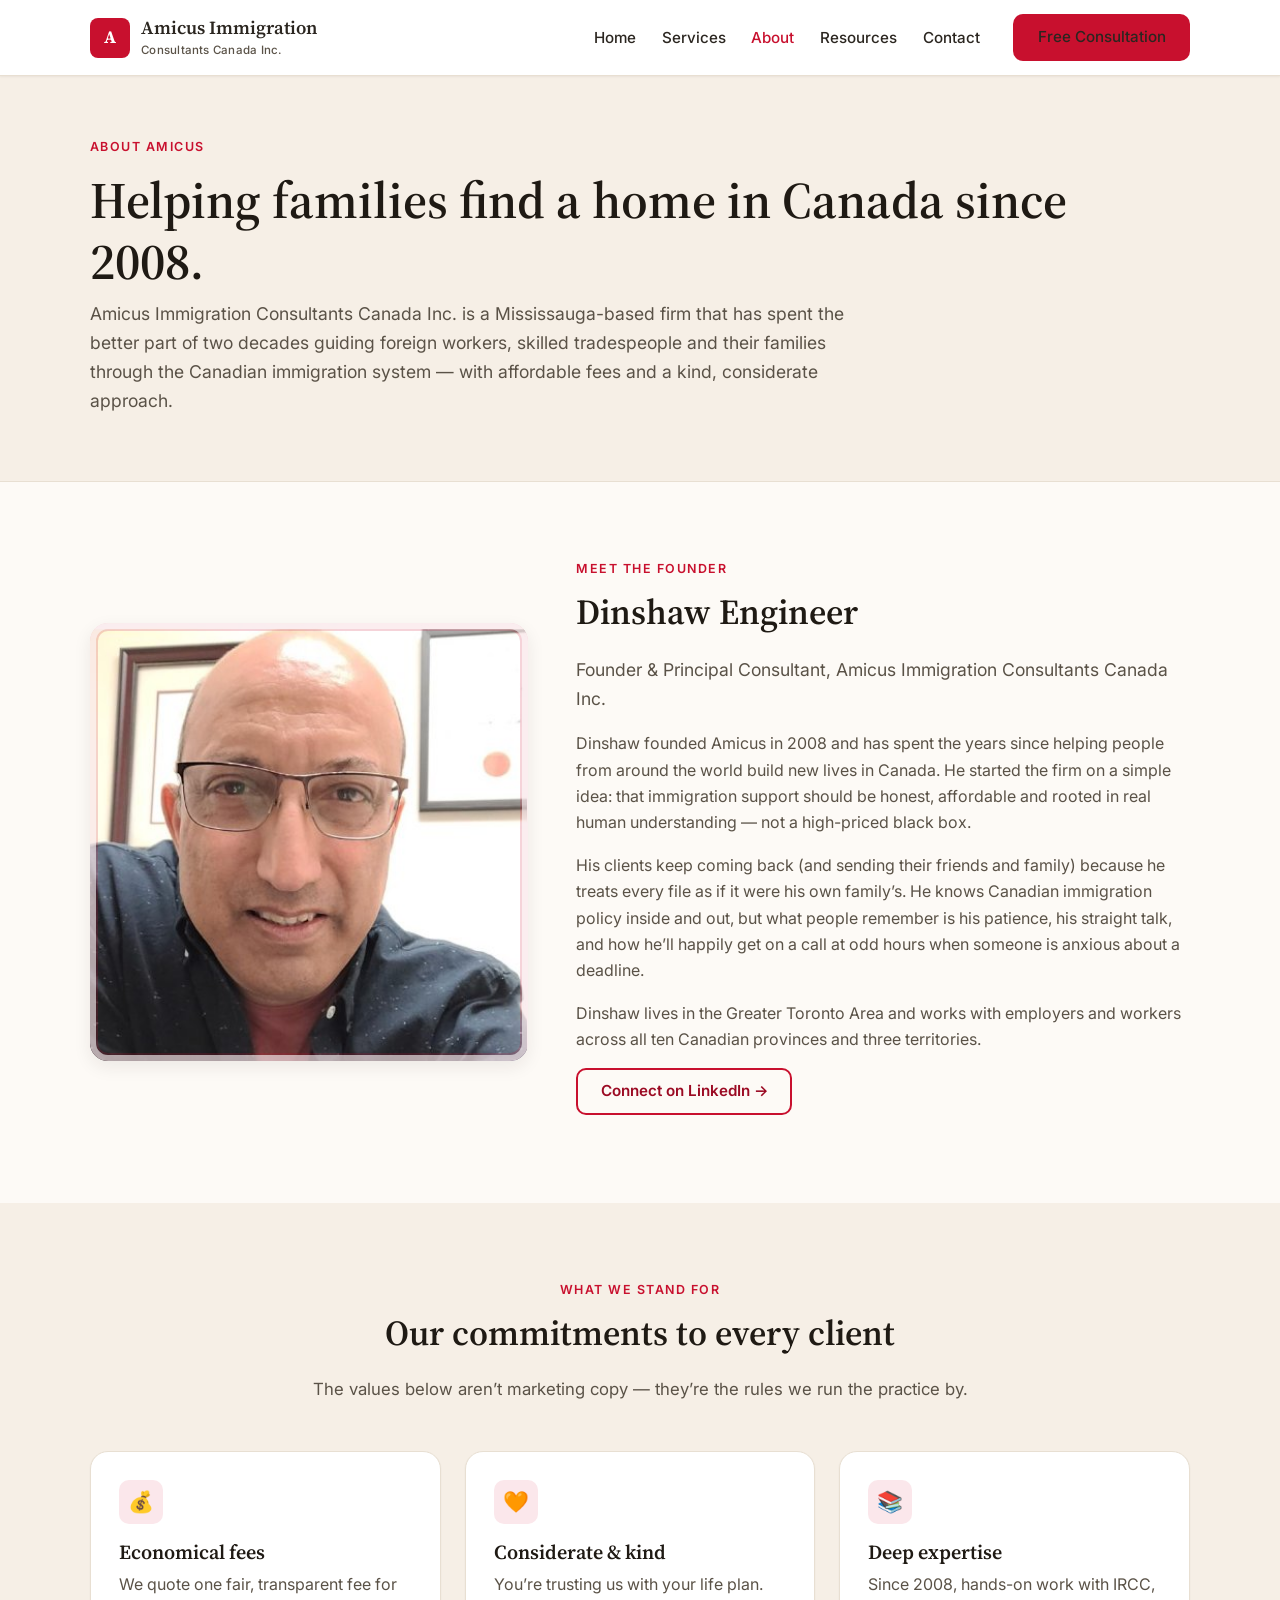
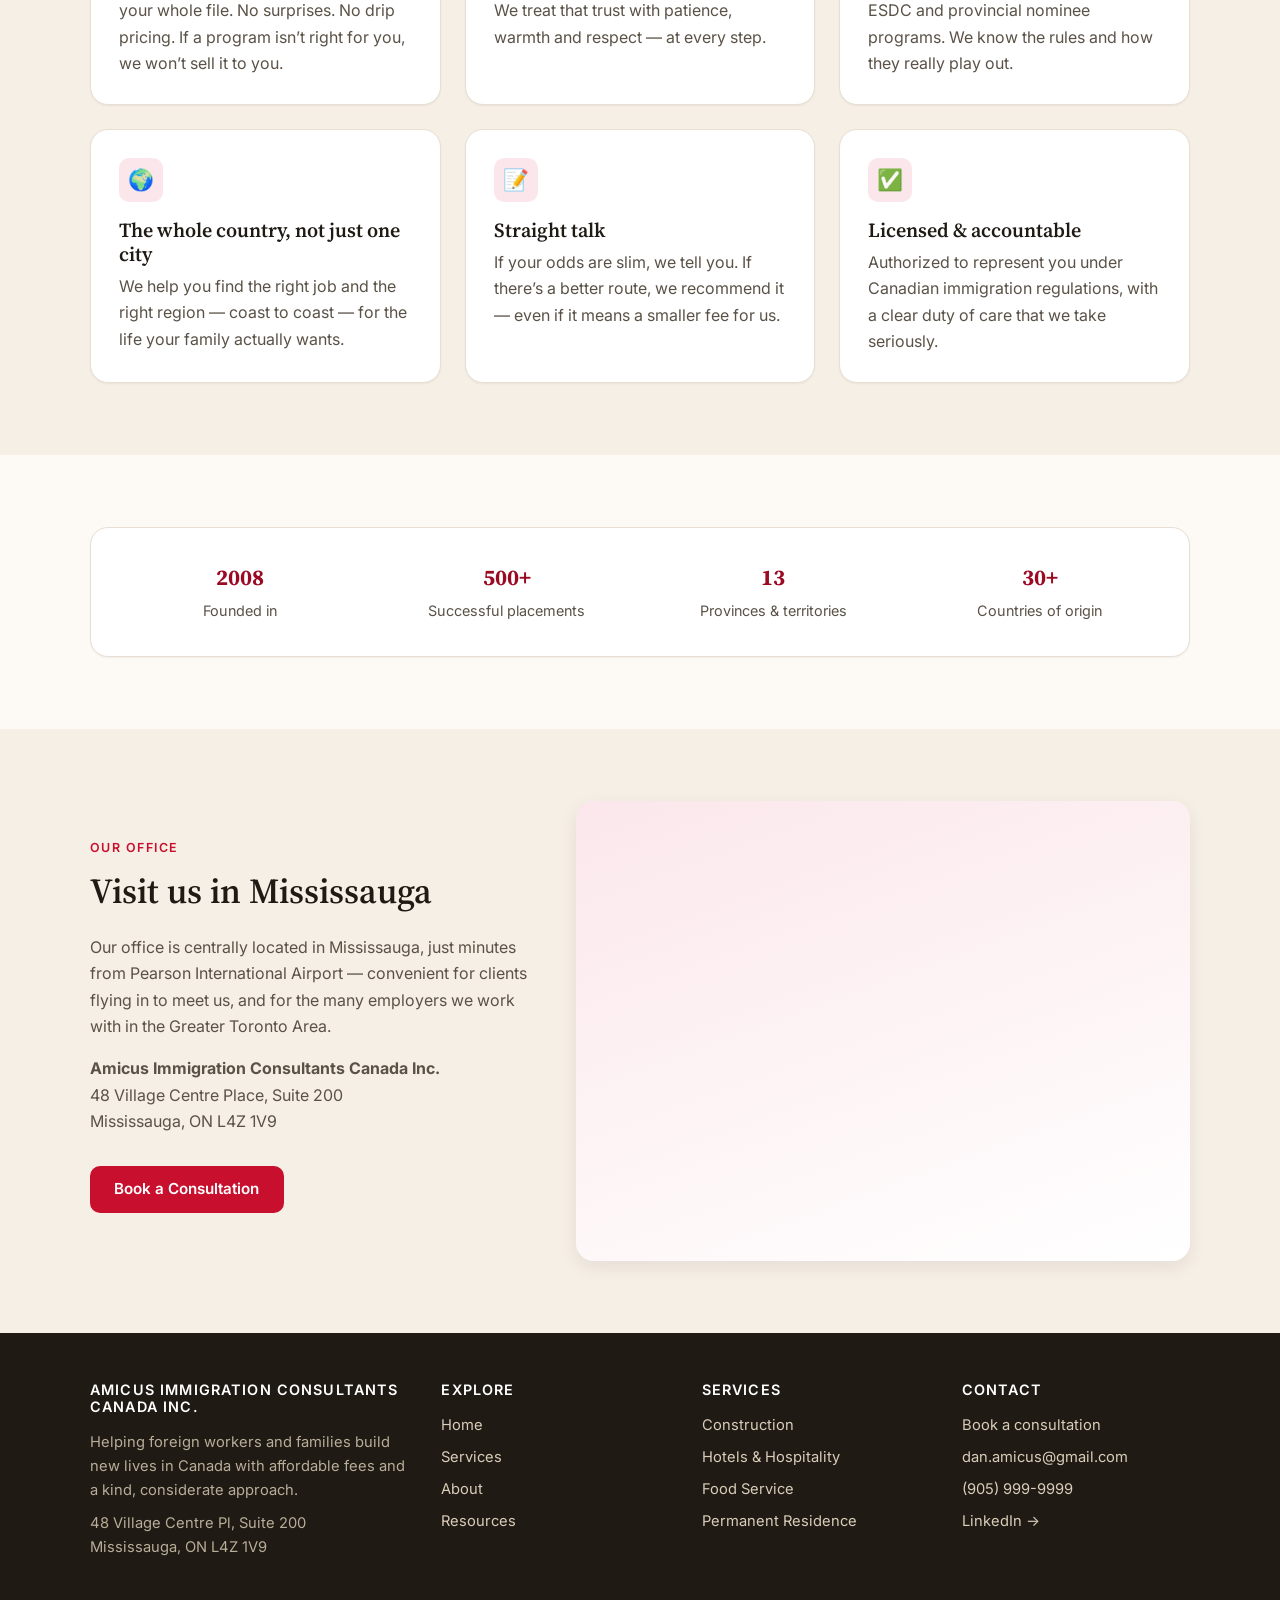
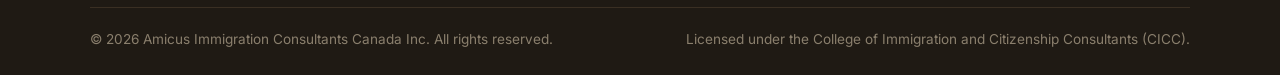
==== about.html @ 275f567d "updates with testimonials" ====
<!DOCTYPE html>
<html lang="en">
<head>
  <meta charset="UTF-8" />
  <meta name="viewport" content="width=device-width, initial-scale=1.0" />
  <title>About — Amicus Immigration Consultants Canada Inc.</title>
  <meta name="description" content="Meet Dinshaw Engineer and the team at Amicus Immigration Consultants Canada Inc. — trusted, affordable, considerate Canadian immigration support since 2008." />
  <link rel="preconnect" href="https://fonts.googleapis.com" />
  <link rel="preconnect" href="https://fonts.gstatic.com" crossorigin />
  <link href="https://fonts.googleapis.com/css2?family=Inter:wght@400;500;600;700&family=Source+Serif+Pro:wght@400;600;700&display=swap" rel="stylesheet" />
  <link rel="stylesheet" href="css/styles.css" />
</head>
<body>
  <header class="site-header">
    <div class="container">
      <a href="index.html" class="brand">
        <div class="brand-mark">A</div>
        <div>
          <span class="brand-name">Amicus Immigration</span>
          <span class="brand-tag">Consultants Canada Inc.</span>
        </div>
      </a>
      <button class="nav-toggle" aria-label="Toggle navigation" aria-expanded="false">&#9776;</button>
      <nav class="nav" aria-label="Primary">
        <a href="index.html">Home</a>
        <a href="services.html">Services</a>
        <a href="about.html">About</a>
        <a href="resources.html">Resources</a>
        <a href="contact.html">Contact</a>
        <a href="contact.html" class="btn btn-primary">Free Consultation</a>
      </nav>
    </div>
  </header>

  <section class="page-hero">
    <div class="container">
      <span class="eyebrow">About Amicus</span>
      <h1>Helping families find a home in Canada since 2008.</h1>
      <p>Amicus Immigration Consultants Canada Inc. is a Mississauga-based firm that has spent the better part of two decades guiding foreign workers, skilled tradespeople and their families through the Canadian immigration system — with affordable fees and a kind, considerate approach.</p>
    </div>
  </section>

  <!-- Founder -->
  <section class="section">
    <div class="container">
      <div class="about-grid">
        <div class="about-portrait about-portrait--photo">
          <img src="images/dinshaw.jpg" alt="Dinshaw Engineer, Founder of Amicus Immigration Consultants Canada Inc." />
        </div>
        <div>
          <span class="eyebrow">Meet the Founder</span>
          <h2>Dinshaw Engineer</h2>
          <p class="lead">Founder &amp; Principal Consultant, Amicus Immigration Consultants Canada Inc.</p>
          <p>Dinshaw founded Amicus in 2008 and has spent the years since helping people from around the world build new lives in Canada. He started the firm on a simple idea: that immigration support should be honest, affordable and rooted in real human understanding — not a high-priced black box.</p>
          <p>His clients keep coming back (and sending their friends and family) because he treats every file as if it were his own family&rsquo;s. He knows Canadian immigration policy inside and out, but what people remember is his patience, his straight talk, and how he&rsquo;ll happily get on a call at odd hours when someone is anxious about a deadline.</p>
          <p>Dinshaw lives in the Greater Toronto Area and works with employers and workers across all ten Canadian provinces and three territories.</p>
          <p class="mt-1"><a href="https://www.linkedin.com/in/dan-engineer-rcic-58130929/" target="_blank" rel="noopener" class="btn btn-outline">Connect on LinkedIn &rarr;</a></p>
        </div>
      </div>
    </div>
  </section>

  <!-- Values -->
  <section class="section section--alt">
    <div class="container">
      <div class="section-header">
        <span class="eyebrow">What We Stand For</span>
        <h2>Our commitments to every client</h2>
        <p>The values below aren&rsquo;t marketing copy — they&rsquo;re the rules we run the practice by.</p>
      </div>
      <div class="grid grid-3">
        <div class="card">
          <div class="icon">&#128176;</div>
          <h3>Economical fees</h3>
          <p>We quote one fair, transparent fee for your whole file. No surprises. No drip pricing. If a program isn&rsquo;t right for you, we won&rsquo;t sell it to you.</p>
        </div>
        <div class="card">
          <div class="icon">&#129505;</div>
          <h3>Considerate &amp; kind</h3>
          <p>You&rsquo;re trusting us with your life plan. We treat that trust with patience, warmth and respect — at every step.</p>
        </div>
        <div class="card">
          <div class="icon">&#128218;</div>
          <h3>Deep expertise</h3>
          <p>Since 2008, hands-on work with IRCC, ESDC and provincial nominee programs. We know the rules and how they really play out.</p>
        </div>
        <div class="card">
          <div class="icon">&#127757;</div>
          <h3>The whole country, not just one city</h3>
          <p>We help you find the right job and the right region — coast to coast — for the life your family actually wants.</p>
        </div>
        <div class="card">
          <div class="icon">&#128221;</div>
          <h3>Straight talk</h3>
          <p>If your odds are slim, we tell you. If there&rsquo;s a better route, we recommend it — even if it means a smaller fee for us.</p>
        </div>
        <div class="card">
          <div class="icon">&#9989;</div>
          <h3>Licensed &amp; accountable</h3>
          <p>Authorized to represent you under Canadian immigration regulations, with a clear duty of care that we take seriously.</p>
        </div>
      </div>
    </div>
  </section>

  <!-- Stats -->
  <section class="section">
    <div class="container">
      <div class="values">
        <div class="value"><strong>2008</strong><span>Founded in</span></div>
        <div class="value"><strong>500+</strong><span>Successful placements</span></div>
        <div class="value"><strong>13</strong><span>Provinces &amp; territories</span></div>
        <div class="value"><strong>30+</strong><span>Countries of origin</span></div>
      </div>
    </div>
  </section>

  <!-- Office -->
  <section class="section section--alt">
    <div class="container">
      <div class="about-grid">
        <div>
          <span class="eyebrow">Our Office</span>
          <h2>Visit us in Mississauga</h2>
          <p>Our office is centrally located in Mississauga, just minutes from Pearson International Airport — convenient for clients flying in to meet us, and for the many employers we work with in the Greater Toronto Area.</p>
          <p><strong>Amicus Immigration Consultants Canada Inc.</strong><br/>
          48 Village Centre Place, Suite 200<br/>
          Mississauga, ON L4Z 1V9</p>
          <p><a href="contact.html" class="btn btn-primary mt-1">Book a Consultation</a></p>
        </div>
        <div class="about-portrait" style="aspect-ratio:4/3">
          <iframe
            title="Amicus Immigration office location"
            src="https://www.google.com/maps?q=48+Village+Centre+Pl,+Mississauga,+ON+L4Z+1V9&output=embed"
            width="100%" height="100%" style="border:0;border-radius:14px"
            loading="lazy" referrerpolicy="no-referrer-when-downgrade"></iframe>
        </div>
      </div>
    </div>
  </section>

  <!-- Footer -->
  <footer class="site-footer">
    <div class="container">
      <div class="footer-grid">
        <div>
          <h4>Amicus Immigration Consultants Canada Inc.</h4>
          <p>Helping foreign workers and families build new lives in Canada with affordable fees and a kind, considerate approach.</p>
          <p>48 Village Centre Pl, Suite 200<br/>Mississauga, ON L4Z 1V9</p>
        </div>
        <div>
          <h4>Explore</h4>
          <p><a href="index.html">Home</a></p>
          <p><a href="services.html">Services</a></p>
          <p><a href="about.html">About</a></p>
          <p><a href="resources.html">Resources</a></p>
        </div>
        <div>
          <h4>Services</h4>
          <p><a href="services.html#construction">Construction</a></p>
          <p><a href="services.html#hospitality">Hotels &amp; Hospitality</a></p>
          <p><a href="services.html#foodservice">Food Service</a></p>
          <p><a href="services.html#pr">Permanent Residence</a></p>
        </div>
        <div>
          <h4>Contact</h4>
          <p><a href="contact.html">Book a consultation</a></p>
          <p><a href="mailto:dan.amicus@gmail.com">dan.amicus@gmail.com</a></p>
          <p><a href="tel:+19059999999">(905) 999-9999</a></p>
          <p><a href="https://www.linkedin.com/in/dan-engineer-rcic-58130929/" target="_blank" rel="noopener">LinkedIn &rarr;</a></p>
        </div>
      </div>
      <div class="footer-bottom">
        <span>&copy; <span id="year"></span> Amicus Immigration Consultants Canada Inc. All rights reserved.</span>
        <span>Licensed under the College of Immigration and Citizenship Consultants (CICC).</span>
      </div>
    </div>
  </footer>

  <script src="js/main.js"></script>
</body>
</html>
---- css/styles.css ----
/* ==========================================================================
   Amicus Immigration Consultants Canada Inc.
   Warm, welcoming visual style with Canadian red accent.
   ========================================================================== */

:root {
  --color-bg: #fdfaf6;
  --color-surface: #ffffff;
  --color-surface-alt: #f6efe6;
  --color-text: #2b2620;
  --color-text-muted: #5a5247;
  --color-accent: #c8102e;            /* Canadian red */
  --color-accent-dark: #9b0a23;
  --color-accent-soft: #fbe7eb;
  --color-border: #e8dfd2;
  --color-maple: #d94a2a;
  --color-forest: #2f5d3b;

  --font-heading: "Source Serif Pro", "Georgia", "Cambria", serif;
  --font-body: "Inter", -apple-system, BlinkMacSystemFont, "Segoe UI", Roboto, "Helvetica Neue", Arial, sans-serif;

  --radius-sm: 6px;
  --radius-md: 10px;
  --radius-lg: 18px;

  --shadow-sm: 0 1px 2px rgba(40, 30, 20, 0.06);
  --shadow-md: 0 6px 18px rgba(40, 30, 20, 0.08);
  --shadow-lg: 0 14px 38px rgba(40, 30, 20, 0.12);

  --container: 1140px;
}

/* Reset / base */
*, *::before, *::after { box-sizing: border-box; }
html { scroll-behavior: smooth; }
body {
  margin: 0;
  font-family: var(--font-body);
  color: var(--color-text);
  background: var(--color-bg);
  line-height: 1.65;
  -webkit-font-smoothing: antialiased;
}

h1, h2, h3, h4 {
  font-family: var(--font-heading);
  color: #1f1a14;
  line-height: 1.2;
  margin: 0 0 0.6em;
  font-weight: 600;
}

h1 { font-size: clamp(2rem, 4.5vw, 3.2rem); }
h2 { font-size: clamp(1.6rem, 3vw, 2.2rem); }
h3 { font-size: 1.25rem; }

p { margin: 0 0 1em; color: var(--color-text-muted); }
a { color: var(--color-accent-dark); text-decoration: none; }
a:hover { color: var(--color-accent); text-decoration: underline; }

img { max-width: 100%; display: block; }

/* Layout */
.container {
  width: 100%;
  max-width: var(--container);
  margin: 0 auto;
  padding: 0 1.25rem;
}

.section {
  padding: 4.5rem 0;
}
.section--tight { padding: 3rem 0; }
.section--alt { background: var(--color-surface-alt); }
.section--accent {
  background: linear-gradient(135deg, var(--color-accent) 0%, var(--color-accent-dark) 100%);
  color: #fff;
}
.section--accent h2, .section--accent h3 { color: #fff; }
.section--accent p { color: rgba(255,255,255,0.92); }

.eyebrow {
  display: inline-block;
  text-transform: uppercase;
  letter-spacing: 0.12em;
  font-size: 0.78rem;
  font-weight: 600;
  color: var(--color-accent);
  margin-bottom: 0.75rem;
}
.section--accent .eyebrow { color: #fde8ec; }

/* Header */
.site-header {
  background: var(--color-surface);
  border-bottom: 1px solid var(--color-border);
  position: sticky;
  top: 0;
  z-index: 50;
  box-shadow: var(--shadow-sm);
}
.site-header .container {
  display: flex;
  align-items: center;
  justify-content: space-between;
  padding-top: 0.9rem;
  padding-bottom: 0.9rem;
}
.brand {
  display: flex;
  align-items: center;
  gap: 0.7rem;
  text-decoration: none;
  color: var(--color-text);
}
.brand:hover { text-decoration: none; }
.brand-mark {
  width: 40px; height: 40px;
  display: grid; place-items: center;
  background: var(--color-accent);
  color: #fff;
  border-radius: 8px;
  font-weight: 700;
  font-family: var(--font-heading);
  font-size: 1.1rem;
}
.brand-name {
  font-family: var(--font-heading);
  font-weight: 600;
  font-size: 1.15rem;
  line-height: 1.1;
}
.brand-tag {
  display: block;
  font-size: 0.72rem;
  font-weight: 500;
  color: var(--color-text-muted);
  letter-spacing: 0.02em;
}

.nav { display: flex; align-items: center; gap: 1.6rem; }
.nav a {
  color: var(--color-text);
  font-weight: 500;
  font-size: 0.95rem;
}
.nav a.active, .nav a:hover { color: var(--color-accent); text-decoration: none; }
.nav .btn { margin-left: 0.5rem; }

.nav-toggle {
  display: none;
  background: none;
  border: 0;
  font-size: 1.5rem;
  cursor: pointer;
  color: var(--color-text);
}

/* Buttons */
.btn {
  display: inline-block;
  padding: 0.8rem 1.4rem;
  font-weight: 600;
  font-size: 0.95rem;
  border-radius: var(--radius-md);
  border: 2px solid transparent;
  cursor: pointer;
  transition: transform 0.15s ease, background 0.2s ease, color 0.2s ease, border-color 0.2s ease;
  text-decoration: none;
  line-height: 1.1;
}
.btn-primary {
  background: var(--color-accent);
  color: #fff;
}
.btn-primary:hover { background: var(--color-accent-dark); color: #fff; text-decoration: none; transform: translateY(-1px); }
.btn-outline {
  background: transparent;
  color: var(--color-accent-dark);
  border-color: var(--color-accent);
}
.btn-outline:hover { background: var(--color-accent); color: #fff; text-decoration: none; }
.btn-light {
  background: #fff;
  color: var(--color-accent-dark);
}
.btn-light:hover { background: #fff5f7; text-decoration: none; }

/* Hero */
.hero {
  position: relative;
  padding: 5rem 0 4.5rem;
  background:
    radial-gradient(circle at 80% 0%, rgba(200,16,46,0.08), transparent 55%),
    radial-gradient(circle at 0% 100%, rgba(47,93,59,0.07), transparent 50%),
    var(--color-bg);
  overflow: hidden;
}
.hero-grid {
  display: grid;
  grid-template-columns: 1.1fr 0.9fr;
  gap: 3rem;
  align-items: center;
}
.hero h1 { margin-top: 0.4rem; }
.hero p.lead {
  font-size: 1.15rem;
  color: var(--color-text-muted);
  max-width: 36rem;
  margin-bottom: 1.6rem;
}
.hero-cta { display: flex; gap: 0.85rem; flex-wrap: wrap; }
.hero-trust {
  margin-top: 2rem;
  display: flex;
  gap: 1.5rem;
  flex-wrap: wrap;
  color: var(--color-text-muted);
  font-size: 0.9rem;
}
.hero-trust span strong {
  display: block;
  color: var(--color-accent-dark);
  font-size: 1.4rem;
  font-family: var(--font-heading);
}
.hero-visual {
  position: relative;
  aspect-ratio: 4 / 5;
  border-radius: var(--radius-lg);
  background:
    linear-gradient(160deg, #fff 0%, #fbe7eb 60%, #fff 100%);
  box-shadow: var(--shadow-lg);
  display: grid;
  place-items: center;
  overflow: hidden;
}
.hero-visual svg { width: 80%; height: auto; }

/* Cards */
.grid {
  display: grid;
  gap: 1.5rem;
}
.grid-3 { grid-template-columns: repeat(3, 1fr); }
.grid-2 { grid-template-columns: repeat(2, 1fr); }
.grid-4 { grid-template-columns: repeat(4, 1fr); }

.card {
  background: var(--color-surface);
  border: 1px solid var(--color-border);
  border-radius: var(--radius-lg);
  padding: 1.75rem;
  box-shadow: var(--shadow-sm);
  transition: transform 0.18s ease, box-shadow 0.18s ease, border-color 0.18s ease;
}
.card:hover {
  transform: translateY(-3px);
  box-shadow: var(--shadow-md);
  border-color: #ead8c1;
}
.card h3 { margin-bottom: 0.4rem; }
.card .icon {
  width: 44px; height: 44px;
  display: grid; place-items: center;
  background: var(--color-accent-soft);
  color: var(--color-accent-dark);
  border-radius: 10px;
  margin-bottom: 1rem;
  font-size: 1.3rem;
}
.card p { margin: 0; }

.section-header {
  text-align: center;
  max-width: 720px;
  margin: 0 auto 3rem;
}
.section-header p { font-size: 1.05rem; }

/* Value strip */
.values {
  display: grid;
  grid-template-columns: repeat(4, 1fr);
  gap: 1rem;
  padding: 1.5rem;
  background: var(--color-surface);
  border-radius: var(--radius-lg);
  box-shadow: var(--shadow-sm);
  border: 1px solid var(--color-border);
}
.value { text-align: center; padding: 0.5rem; }
.value strong {
  display: block;
  font-family: var(--font-heading);
  font-size: 1.4rem;
  color: var(--color-accent-dark);
}
.value span { font-size: 0.9rem; color: var(--color-text-muted); }

/* Testimonials */
.quote {
  background: var(--color-surface);
  border-left: 4px solid var(--color-accent);
  padding: 1.5rem 1.75rem;
  border-radius: 0 var(--radius-md) var(--radius-md) 0;
  box-shadow: var(--shadow-sm);
}
.quote p { font-style: italic; color: var(--color-text); }
.quote cite {
  display: block;
  margin-top: 0.6rem;
  font-style: normal;
  font-weight: 600;
  color: var(--color-accent-dark);
  font-size: 0.95rem;
}
.quote--featured {
  background: linear-gradient(140deg, #fff 0%, #fbe7eb 100%);
  border-left: 0;
  border-radius: var(--radius-lg);
  padding: 2.25rem 2.5rem;
  box-shadow: var(--shadow-md);
  position: relative;
  margin-bottom: 2rem;
  border: 1px solid #f4d3da;
}
.quote--featured::before {
  content: "\201C";
  position: absolute;
  top: 0.25rem;
  left: 1.25rem;
  font-family: var(--font-heading);
  font-size: 5rem;
  line-height: 1;
  color: var(--color-accent);
  opacity: 0.25;
}
.quote--featured p {
  font-size: 1.1rem;
  line-height: 1.7;
  font-style: normal;
  position: relative;
}
.quote--featured cite {
  font-size: 1rem;
  display: flex;
  align-items: center;
  gap: 0.6rem;
  flex-wrap: wrap;
}
.quote--featured cite .verified {
  font-weight: 500;
  color: var(--color-text-muted);
  font-size: 0.85rem;
}
.quote--featured cite a {
  font-size: 0.85rem;
  font-weight: 500;
}

/* CTA banner */
.cta-banner {
  display: grid;
  grid-template-columns: 1.4fr auto;
  gap: 2rem;
  align-items: center;
  background: linear-gradient(135deg, #1f1a14 0%, #3a2d22 100%);
  color: #fff;
  border-radius: var(--radius-lg);
  padding: 2.5rem;
  box-shadow: var(--shadow-md);
}
.cta-banner h2 { color: #fff; margin-bottom: 0.4rem; }
.cta-banner p { color: rgba(255,255,255,0.85); margin-bottom: 0; }

/* Footer */
.site-footer {
  background: #1f1a14;
  color: #d9cdb9;
  padding: 3rem 0 1.5rem;
}
.site-footer h4 {
  color: #fff;
  font-family: var(--font-body);
  font-size: 0.9rem;
  text-transform: uppercase;
  letter-spacing: 0.08em;
  margin-bottom: 0.9rem;
}
.footer-grid {
  display: grid;
  grid-template-columns: 1.4fr 1fr 1fr 1fr;
  gap: 2rem;
}
.site-footer a { color: #d9cdb9; }
.site-footer a:hover { color: #fff; }
.site-footer p { color: #b8ad99; font-size: 0.92rem; margin-bottom: 0.5rem; }
.footer-bottom {
  border-top: 1px solid #3a2f23;
  margin-top: 2.5rem;
  padding-top: 1.25rem;
  display: flex;
  justify-content: space-between;
  flex-wrap: wrap;
  gap: 1rem;
  color: #8a7f6d;
  font-size: 0.85rem;
}

/* Service detail (services page) */
.service-block {
  display: grid;
  grid-template-columns: auto 1fr;
  gap: 1.5rem;
  align-items: start;
  padding: 2rem 0;
  border-bottom: 1px solid var(--color-border);
}
.service-block:last-child { border-bottom: 0; }
.service-block .icon-lg {
  width: 64px; height: 64px;
  background: var(--color-accent-soft);
  color: var(--color-accent-dark);
  display: grid; place-items: center;
  border-radius: 14px;
  font-size: 1.8rem;
}
.service-block ul { padding-left: 1.25rem; margin: 0.5rem 0 0; }
.service-block li { color: var(--color-text-muted); margin-bottom: 0.35rem; }

/* About page */
.about-grid {
  display: grid;
  grid-template-columns: 1fr 1.4fr;
  gap: 3rem;
  align-items: center;
}
.about-portrait {
  background: linear-gradient(160deg, #fbe7eb, #fff);
  border-radius: var(--radius-lg);
  padding: 2rem;
  display: grid;
  place-items: center;
  aspect-ratio: 1;
  box-shadow: var(--shadow-md);
}
.about-portrait--photo {
  padding: 0;
  overflow: hidden;
  background: #fbe7eb;
  position: relative;
}
.about-portrait--photo::after {
  content: "";
  position: absolute;
  inset: 0;
  border-radius: var(--radius-lg);
  box-shadow: inset 0 0 0 6px rgba(255,255,255,0.6),
              inset 0 0 0 8px rgba(200,16,46,0.18);
  pointer-events: none;
}
.about-portrait--photo img {
  width: 100%;
  height: 100%;
  object-fit: cover;
  object-position: center 25%;
  display: block;
  border-radius: var(--radius-lg);
}

/* FAQ */
.faq details {
  background: var(--color-surface);
  border: 1px solid var(--color-border);
  border-radius: var(--radius-md);
  padding: 1rem 1.25rem;
  margin-bottom: 0.75rem;
  box-shadow: var(--shadow-sm);
}
.faq summary {
  font-weight: 600;
  cursor: pointer;
  font-family: var(--font-heading);
  font-size: 1.05rem;
  color: var(--color-text);
  list-style: none;
  display: flex;
  justify-content: space-between;
  align-items: center;
}
.faq summary::after {
  content: "+";
  font-size: 1.4rem;
  color: var(--color-accent);
  transition: transform 0.2s ease;
}
.faq details[open] summary::after { transform: rotate(45deg); }
.faq details p { margin: 0.75rem 0 0; }

/* Contact */
.contact-grid {
  display: grid;
  grid-template-columns: 1.1fr 1fr;
  gap: 3rem;
}
.contact-card {
  background: var(--color-surface);
  border: 1px solid var(--color-border);
  border-radius: var(--radius-lg);
  padding: 2rem;
  box-shadow: var(--shadow-sm);
  margin-bottom: 1.25rem;
}
.contact-card h3 { margin-bottom: 0.5rem; }
.contact-card p { margin-bottom: 0.3rem; }
.contact-card a { font-weight: 600; }

.form-row {
  display: grid;
  grid-template-columns: 1fr 1fr;
  gap: 1rem;
}
form label {
  display: block;
  font-weight: 600;
  font-size: 0.9rem;
  margin-bottom: 0.4rem;
  color: var(--color-text);
}
form input, form select, form textarea {
  width: 100%;
  padding: 0.75rem 0.9rem;
  font-family: var(--font-body);
  font-size: 0.98rem;
  border: 1px solid var(--color-border);
  border-radius: var(--radius-md);
  background: var(--color-surface);
  color: var(--color-text);
  margin-bottom: 1rem;
  transition: border-color 0.15s ease, box-shadow 0.15s ease;
}
form input:focus, form select:focus, form textarea:focus {
  outline: none;
  border-color: var(--color-accent);
  box-shadow: 0 0 0 3px var(--color-accent-soft);
}
form textarea { min-height: 140px; resize: vertical; }

.consent {
  display: flex;
  gap: 0.6rem;
  align-items: flex-start;
  font-size: 0.88rem;
  color: var(--color-text-muted);
  margin-bottom: 1rem;
}
.consent input { width: auto; margin: 0.25rem 0 0; }

/* Page hero (subpages) */
.page-hero {
  background: var(--color-surface-alt);
  padding: 3.5rem 0 3rem;
  border-bottom: 1px solid var(--color-border);
}
.page-hero h1 { margin-bottom: 0.4rem; }
.page-hero p { font-size: 1.1rem; max-width: 48rem; }

/* Utility */
.text-center { text-align: center; }
.mt-2 { margin-top: 2rem; }
.mt-1 { margin-top: 1rem; }
.lead { font-size: 1.1rem; }

/* Responsive */
@media (max-width: 900px) {
  .grid-3, .grid-4 { grid-template-columns: repeat(2, 1fr); }
  .values { grid-template-columns: repeat(2, 1fr); }
  .footer-grid { grid-template-columns: 1fr 1fr; }
  .hero-grid, .about-grid, .contact-grid { grid-template-columns: 1fr; }
  .hero-visual { max-width: 420px; margin: 0 auto; }
  .cta-banner { grid-template-columns: 1fr; text-align: center; }
}
@media (max-width: 640px) {
  .nav {
    display: none;
    position: absolute;
    top: 100%; left: 0; right: 0;
    background: #fff;
    flex-direction: column;
    align-items: stretch;
    padding: 1rem 1.25rem;
    border-bottom: 1px solid var(--color-border);
    gap: 0.5rem;
  }
  .nav.open { display: flex; }
  .nav a { padding: 0.6rem 0; border-bottom: 1px solid var(--color-border); }
  .nav .btn { margin: 0.5rem 0 0; text-align: center; }
  .nav-toggle { display: block; }
  .grid-3, .grid-4, .grid-2 { grid-template-columns: 1fr; }
  .values { grid-template-columns: 1fr 1fr; }
  .footer-grid { grid-template-columns: 1fr; }
  .form-row { grid-template-columns: 1fr; }
  .section { padding: 3rem 0; }
}
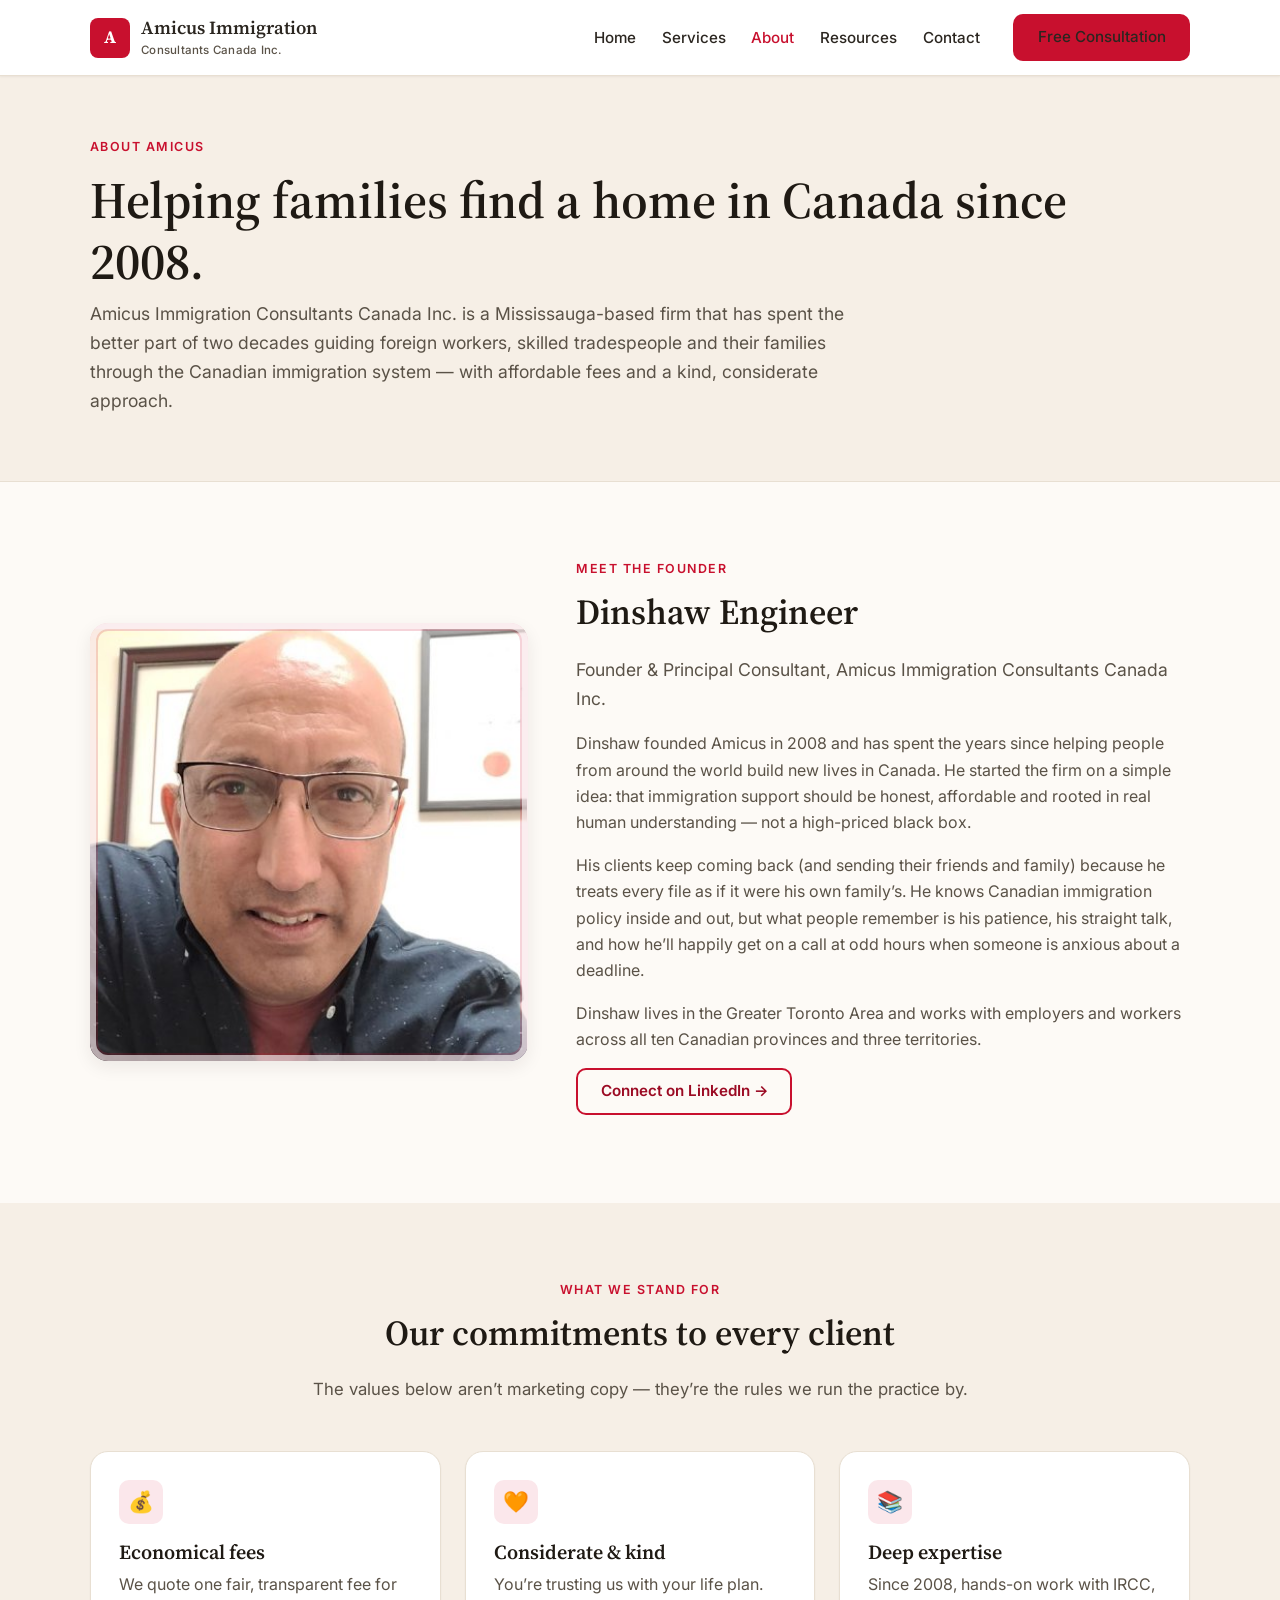
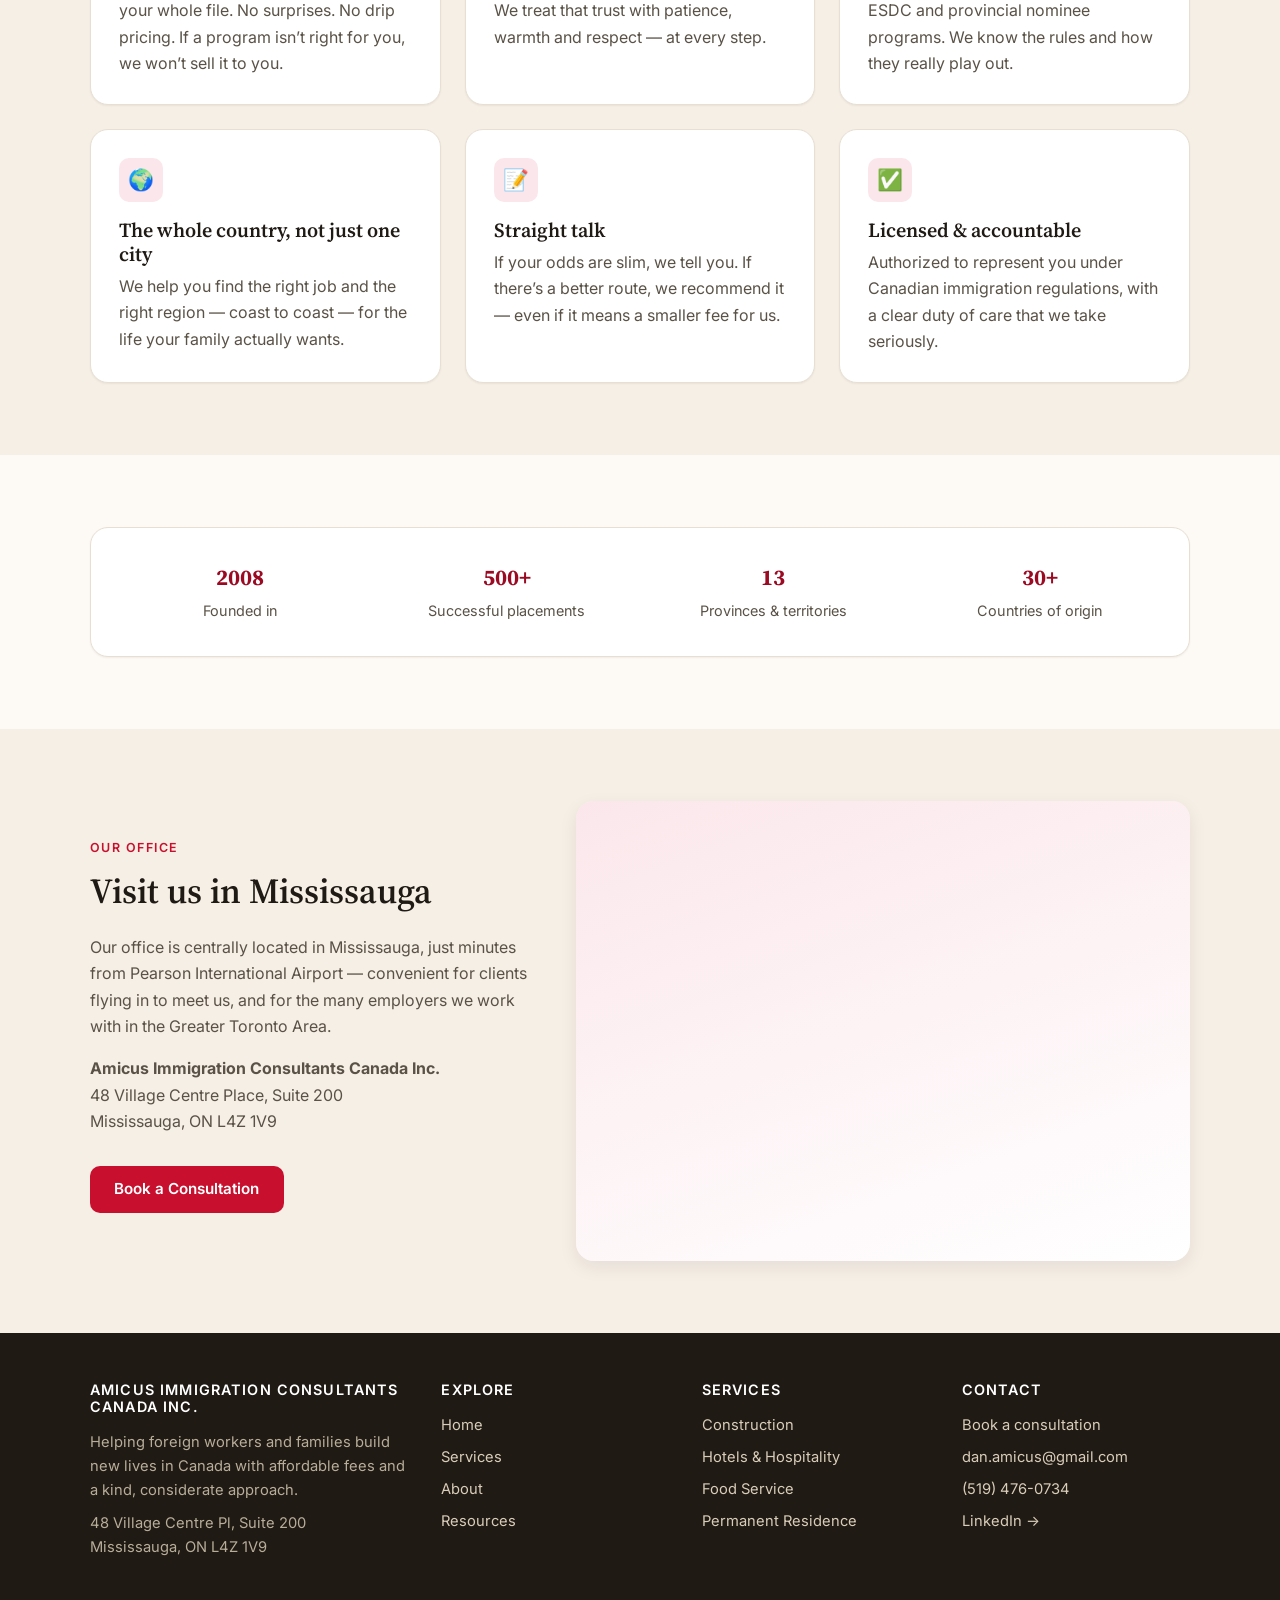
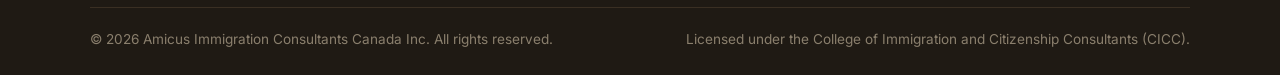
==== commit 0bc9c315: "update contact info" ====
--- a/about.html
+++ b/about.html
@@ -166,7 +166,7 @@
           <h4>Contact</h4>
           <p><a href="contact.html">Book a consultation</a></p>
           <p><a href="mailto:dan.amicus@gmail.com">dan.amicus@gmail.com</a></p>
-          <p><a href="tel:+19059999999">(905) 999-9999</a></p>
+          <p><a href="tel:+15194760734">(519) 476-0734</a></p>
           <p><a href="https://www.linkedin.com/in/dan-engineer-rcic-58130929/" target="_blank" rel="noopener">LinkedIn &rarr;</a></p>
         </div>
       </div>
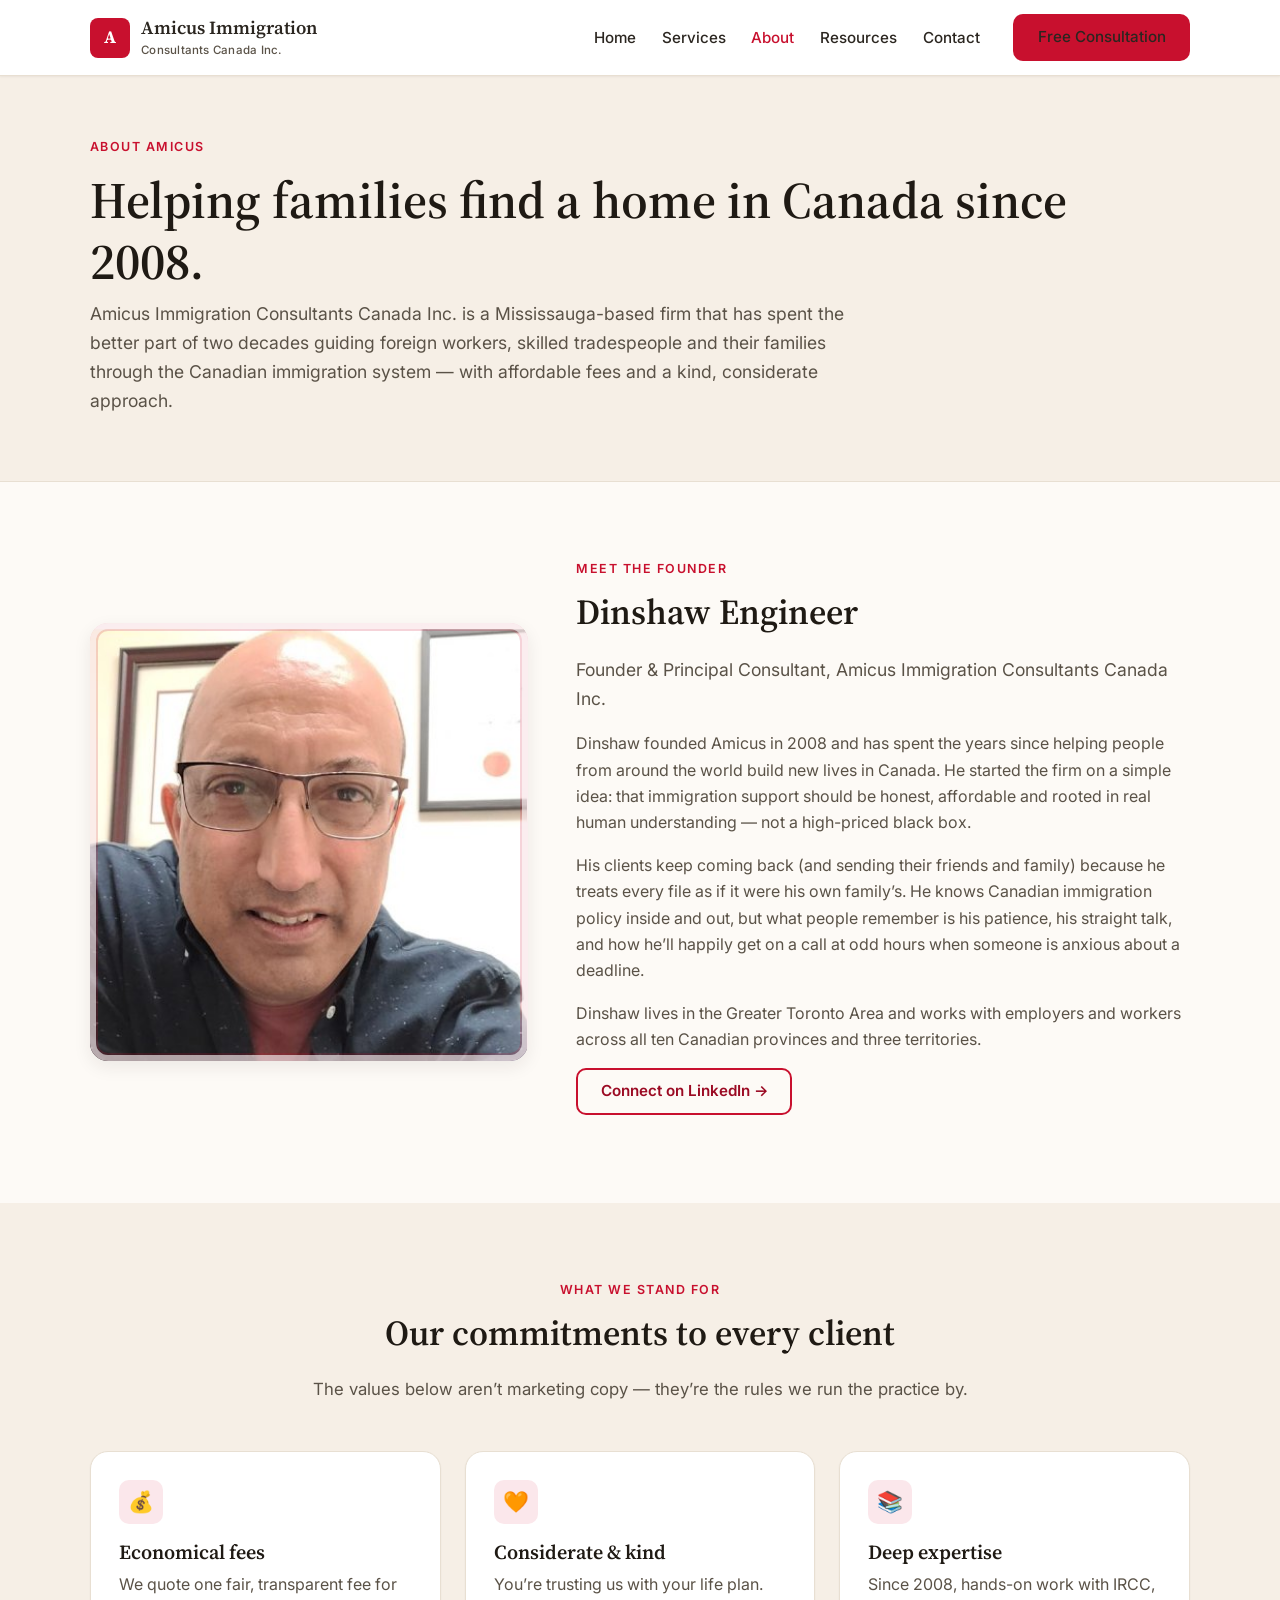
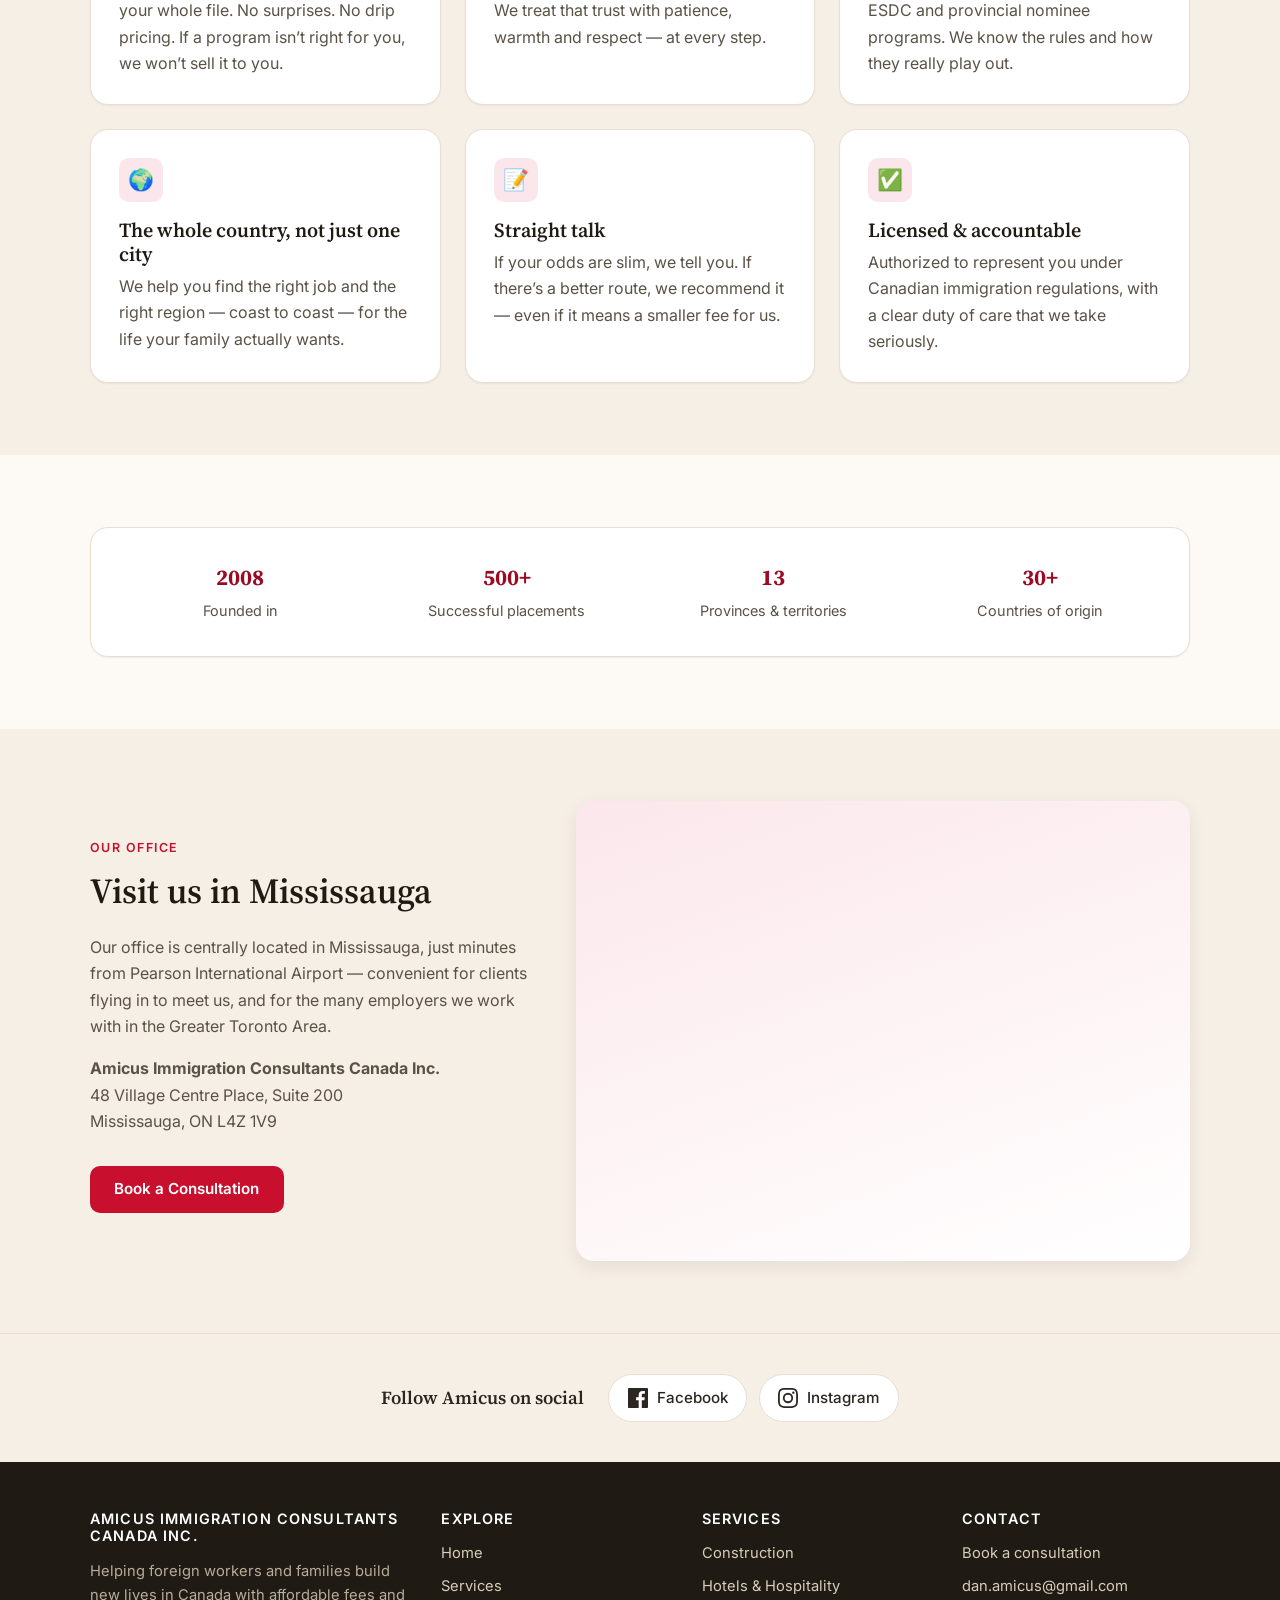
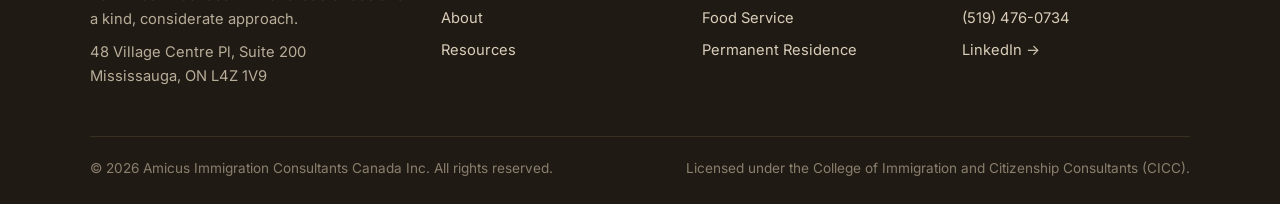
==== commit af92e6f1: "update social media links" ====
--- a/about.html
+++ b/about.html
@@ -139,6 +139,23 @@
     </div>
   </section>
 
+  <!-- Social -->
+  <section class="social-strip">
+    <div class="container">
+      <span class="social-strip-label">Follow Amicus on social</span>
+      <div class="social-links">
+        <a class="social-link social-link--facebook" href="https://www.facebook.com/dan.amicus/" target="_blank" rel="noopener" aria-label="Amicus Immigration on Facebook">
+          <svg viewBox="0 0 24 24" fill="currentColor" aria-hidden="true"><path d="M22.675 0H1.325C.593 0 0 .593 0 1.325v21.351C0 23.408.593 24 1.325 24H12.82v-9.294H9.692v-3.622h3.128V8.413c0-3.1 1.894-4.788 4.659-4.788 1.325 0 2.463.099 2.795.143v3.24l-1.918.001c-1.504 0-1.795.715-1.795 1.763v2.313h3.587l-.467 3.622h-3.12V24h6.116c.73 0 1.323-.593 1.323-1.325V1.325C24 .593 23.408 0 22.675 0z"/></svg>
+          <span>Facebook</span>
+        </a>
+        <a class="social-link social-link--instagram" href="https://www.instagram.com/amicus_immigration_canada" target="_blank" rel="noopener" aria-label="Amicus Immigration on Instagram">
+          <svg viewBox="0 0 24 24" fill="currentColor" aria-hidden="true"><path d="M12 2.163c3.204 0 3.584.012 4.85.07 3.252.148 4.771 1.691 4.919 4.919.058 1.265.069 1.645.069 4.849 0 3.205-.012 3.584-.069 4.849-.149 3.225-1.664 4.771-4.919 4.919-1.266.058-1.644.07-4.85.07-3.204 0-3.584-.012-4.849-.07-3.26-.149-4.771-1.699-4.919-4.92-.058-1.265-.07-1.644-.07-4.849 0-3.204.013-3.583.07-4.849.149-3.227 1.664-4.771 4.919-4.919 1.266-.057 1.645-.069 4.849-.069zM12 0C8.741 0 8.333.014 7.053.072 2.695.272.273 2.69.073 7.052.014 8.333 0 8.741 0 12c0 3.259.014 3.668.072 4.948.2 4.358 2.618 6.78 6.98 6.98C8.333 23.986 8.741 24 12 24c3.259 0 3.668-.014 4.948-.072 4.354-.2 6.782-2.618 6.979-6.98.059-1.28.073-1.689.073-4.948 0-3.259-.014-3.667-.072-4.947-.196-4.354-2.617-6.78-6.979-6.98C15.668.014 15.259 0 12 0zm0 5.838a6.162 6.162 0 100 12.324 6.162 6.162 0 000-12.324zM12 16a4 4 0 110-8 4 4 0 010 8zm6.406-11.845a1.44 1.44 0 100 2.881 1.44 1.44 0 000-2.881z"/></svg>
+          <span>Instagram</span>
+        </a>
+      </div>
+    </div>
+  </section>
+
   <!-- Footer -->
   <footer class="site-footer">
     <div class="container">
--- a/css/styles.css
+++ b/css/styles.css
@@ -359,6 +359,66 @@
   font-size: 0.85rem;
   font-weight: 500;
 }
+
+/* Social strip */
+.social-strip {
+  background: var(--color-surface-alt);
+  padding: 2.5rem 0;
+  border-top: 1px solid var(--color-border);
+}
+.social-strip .container {
+  display: flex;
+  align-items: center;
+  justify-content: center;
+  gap: 1.5rem;
+  flex-wrap: wrap;
+  text-align: center;
+}
+.social-strip-label {
+  font-family: var(--font-heading);
+  font-size: 1.15rem;
+  font-weight: 600;
+  color: var(--color-text);
+}
+.social-links {
+  display: flex;
+  gap: 0.75rem;
+  flex-wrap: wrap;
+  justify-content: center;
+}
+.social-link {
+  display: inline-flex;
+  align-items: center;
+  gap: 0.55rem;
+  padding: 0.65rem 1.15rem;
+  background: #fff;
+  border: 1px solid var(--color-border);
+  border-radius: 999px;
+  color: var(--color-text);
+  font-weight: 500;
+  font-size: 0.95rem;
+  text-decoration: none;
+  transition: transform 0.15s ease, box-shadow 0.15s ease, border-color 0.15s ease, color 0.15s ease, background 0.15s ease;
+}
+.social-link:hover {
+  text-decoration: none;
+  transform: translateY(-1px);
+  box-shadow: var(--shadow-md);
+  border-color: var(--color-accent);
+  color: var(--color-accent-dark);
+}
+.social-link svg {
+  width: 20px;
+  height: 20px;
+  display: block;
+}
+.social-link--facebook:hover { color: #1877f2; border-color: #1877f2; }
+.social-link--instagram:hover {
+  color: #fff;
+  border-color: transparent;
+  background: linear-gradient(135deg, #f58529 0%, #dd2a7b 50%, #8134af 100%);
+}
+.social-link--instagram:hover svg { color: #fff; }
 
 /* CTA banner */
 .cta-banner {
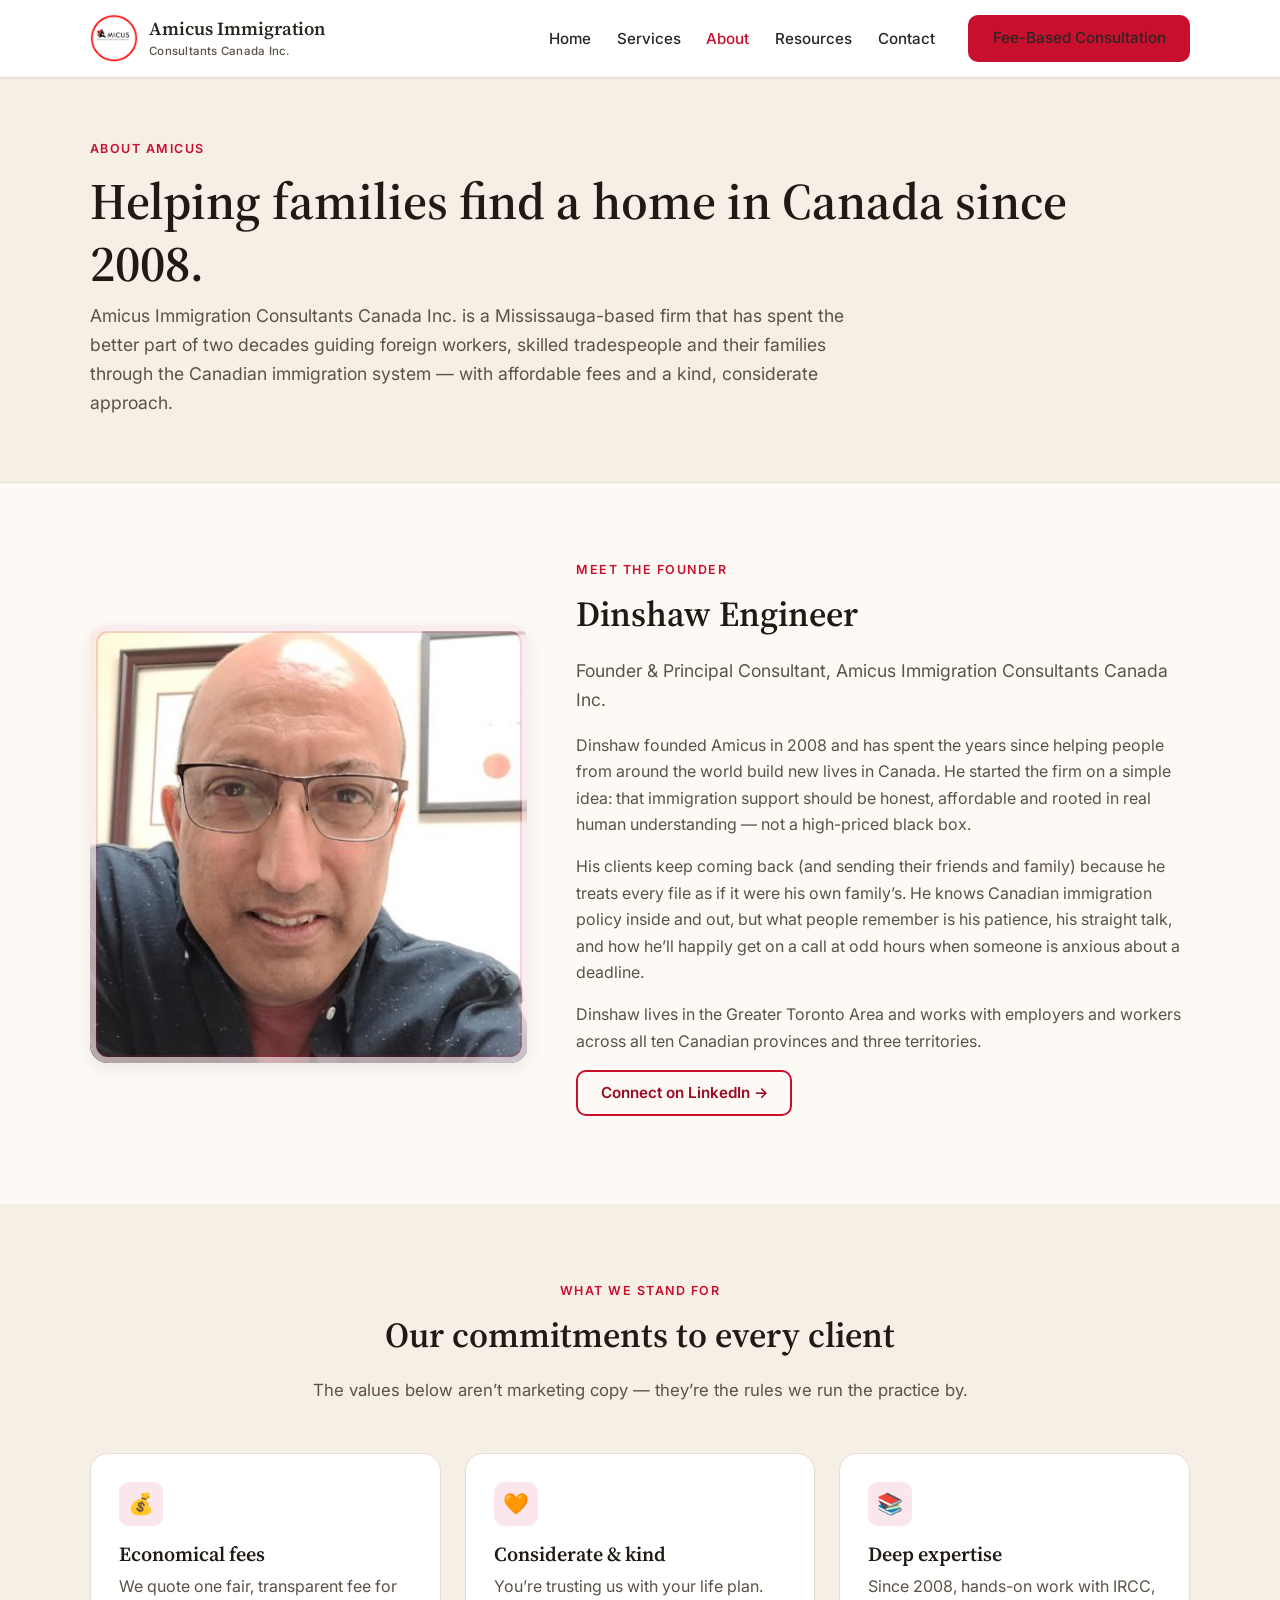
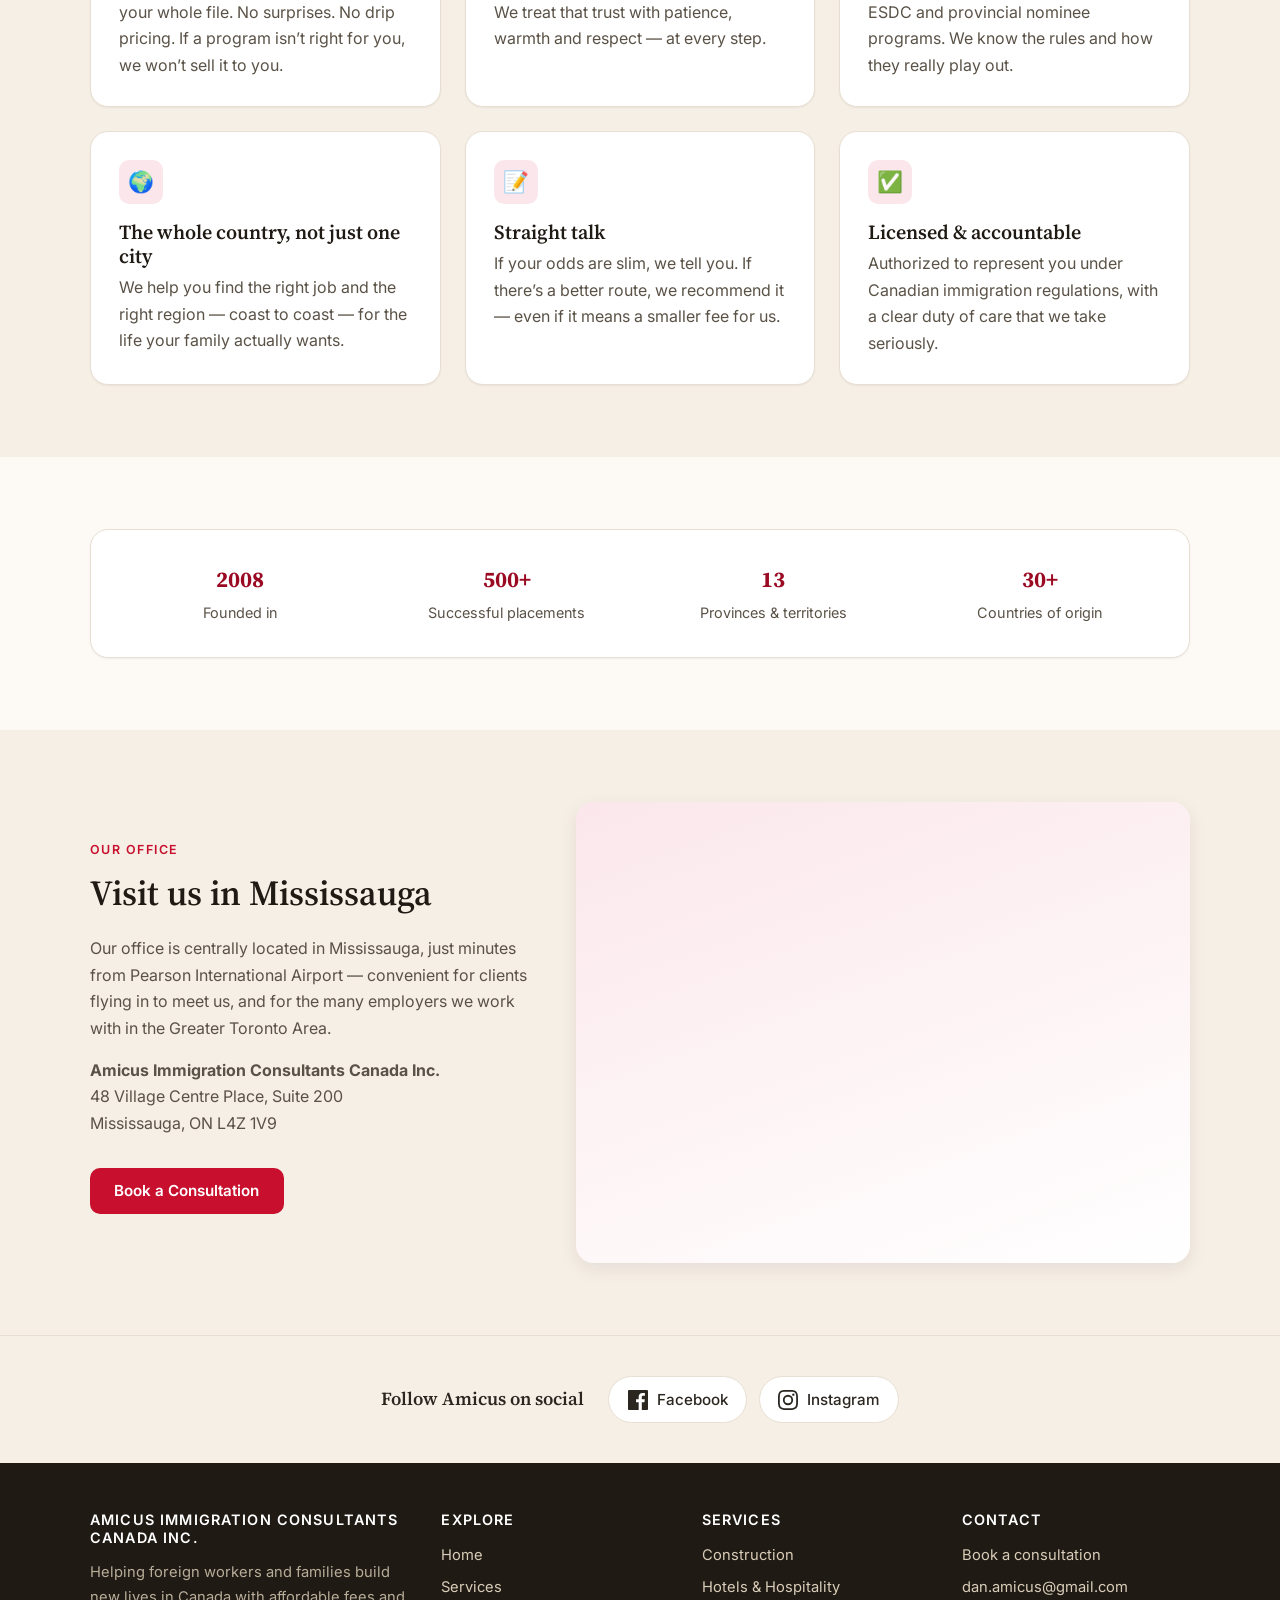
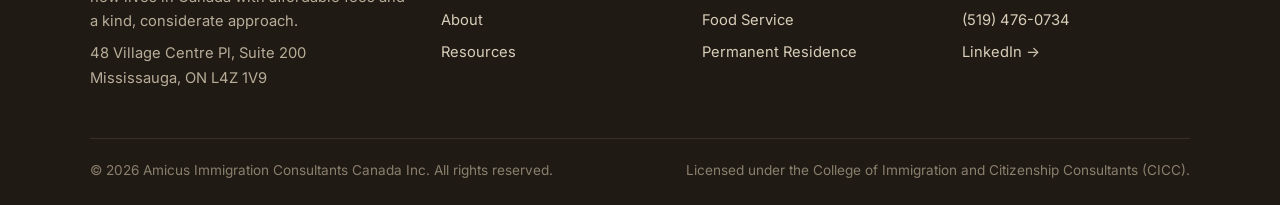
==== commit 1941cff4: "update logo and fee-based consultation" ====
--- a/about.html
+++ b/about.html
@@ -3,18 +3,78 @@
 <head>
   <meta charset="UTF-8" />
   <meta name="viewport" content="width=device-width, initial-scale=1.0" />
-  <title>About — Amicus Immigration Consultants Canada Inc.</title>
-  <meta name="description" content="Meet Dinshaw Engineer and the team at Amicus Immigration Consultants Canada Inc. — trusted, affordable, considerate Canadian immigration support since 2008." />
+
+  <!-- Primary SEO -->
+  <title>About Dan Engineer, RCIC | Amicus Immigration Consultants, Mississauga</title>
+  <meta name="description" content="Meet Dinshaw &ldquo;Dan&rdquo; Engineer, Registered Canadian Immigration Consultant (RCIC) and founder of Amicus Immigration Consultants Canada Inc. Helping foreign workers and families move to Canada since 2008. Mississauga, Ontario office." />
+  <meta name="keywords" content="Dan Engineer RCIC, Dinshaw Engineer immigration consultant, Mississauga RCIC, Canadian immigration consultant Mississauga, Amicus Immigration founder" />
+  <meta name="robots" content="index, follow, max-image-preview:large" />
+  <meta name="theme-color" content="#c8102e" />
+  <link rel="canonical" href="https://amicusimmigration.ca/about.html" />
+  <link rel="icon" type="image/svg+xml" href="favicon.svg" />
+
+  <!-- Open Graph -->
+  <meta property="og:type" content="profile" />
+  <meta property="og:site_name" content="Amicus Immigration Consultants Canada Inc." />
+  <meta property="og:title" content="About Dan Engineer, RCIC | Amicus Immigration Consultants" />
+  <meta property="og:description" content="Founder Dan Engineer (Dinshaw) is a Registered Canadian Immigration Consultant helping foreign workers and families settle in Canada since 2008." />
+  <meta property="og:url" content="https://amicusimmigration.ca/about.html" />
+  <meta property="og:image" content="https://amicusimmigration.ca/images/dinshaw.jpg" />
+  <meta property="og:locale" content="en_CA" />
+  <meta property="profile:first_name" content="Dinshaw" />
+  <meta property="profile:last_name" content="Engineer" />
+
+  <!-- Twitter -->
+  <meta name="twitter:card" content="summary_large_image" />
+  <meta name="twitter:title" content="About Dan Engineer, RCIC | Amicus Immigration" />
+  <meta name="twitter:description" content="Founder Dan Engineer is a Registered Canadian Immigration Consultant helping families settle in Canada since 2008." />
+  <meta name="twitter:image" content="https://amicusimmigration.ca/images/dinshaw.jpg" />
+
+  <!-- Fonts + styles -->
   <link rel="preconnect" href="https://fonts.googleapis.com" />
   <link rel="preconnect" href="https://fonts.gstatic.com" crossorigin />
   <link href="https://fonts.googleapis.com/css2?family=Inter:wght@400;500;600;700&family=Source+Serif+Pro:wght@400;600;700&display=swap" rel="stylesheet" />
   <link rel="stylesheet" href="css/styles.css" />
+
+  <!-- Structured data: Person -->
+  <script type="application/ld+json">
+  {
+    "@context": "https://schema.org",
+    "@type": "Person",
+    "name": "Dinshaw Engineer",
+    "alternateName": "Dan Engineer",
+    "jobTitle": "Registered Canadian Immigration Consultant (RCIC)",
+    "description": "Founder and Principal Consultant of Amicus Immigration Consultants Canada Inc. RCIC with deep experience helping foreign workers and families navigate the Canadian immigration system since 2008.",
+    "image": "https://amicusimmigration.ca/images/dinshaw.jpg",
+    "url": "https://amicusimmigration.ca/about.html",
+    "sameAs": [
+      "https://www.linkedin.com/in/dan-engineer-rcic-58130929/",
+      "https://www.facebook.com/dan.amicus/"
+    ],
+    "worksFor": {
+      "@type": "ProfessionalService",
+      "name": "Amicus Immigration Consultants Canada Inc.",
+      "url": "https://amicusimmigration.ca/"
+    },
+    "workLocation": {
+      "@type": "Place",
+      "address": {
+        "@type": "PostalAddress",
+        "streetAddress": "48 Village Centre Place, Suite 200",
+        "addressLocality": "Mississauga",
+        "addressRegion": "ON",
+        "postalCode": "L4Z 1V9",
+        "addressCountry": "CA"
+      }
+    }
+  }
+  </script>
 </head>
 <body>
   <header class="site-header">
     <div class="container">
       <a href="index.html" class="brand">
-        <div class="brand-mark">A</div>
+        <img class="brand-mark" src="images/amicus-logo.png" alt="Amicus Immigration logo" width="48" height="48" />
         <div>
           <span class="brand-name">Amicus Immigration</span>
           <span class="brand-tag">Consultants Canada Inc.</span>
@@ -27,7 +87,7 @@
         <a href="about.html">About</a>
         <a href="resources.html">Resources</a>
         <a href="contact.html">Contact</a>
-        <a href="contact.html" class="btn btn-primary">Free Consultation</a>
+        <a href="contact.html" class="btn btn-primary">Fee-Based Consultation</a>
       </nav>
     </div>
   </header>
--- a/css/styles.css
+++ b/css/styles.css
@@ -116,14 +116,11 @@
 }
 .brand:hover { text-decoration: none; }
 .brand-mark {
-  width: 40px; height: 40px;
-  display: grid; place-items: center;
-  background: var(--color-accent);
-  color: #fff;
-  border-radius: 8px;
-  font-weight: 700;
-  font-family: var(--font-heading);
-  font-size: 1.1rem;
+  width: 48px;
+  height: 48px;
+  object-fit: contain;
+  flex-shrink: 0;
+  display: block;
 }
 .brand-name {
   font-family: var(--font-heading);
@@ -419,6 +416,387 @@
   background: linear-gradient(135deg, #f58529 0%, #dd2a7b 50%, #8134af 100%);
 }
 .social-link--instagram:hover svg { color: #fff; }
+
+/* Talk to an agent */
+.talk-to-agent { padding: 4rem 0; }
+.talk-card {
+  background: linear-gradient(135deg, #fff 0%, #fbe7eb 50%, #fff 100%);
+  border-radius: var(--radius-lg);
+  padding: 3rem;
+  box-shadow: var(--shadow-md);
+  border: 1px solid #f4d3da;
+  position: relative;
+  overflow: hidden;
+}
+.talk-card::before {
+  content: "";
+  position: absolute;
+  top: -80px; right: -80px;
+  width: 240px; height: 240px;
+  background: radial-gradient(circle, rgba(200,16,46,0.12) 0%, transparent 65%);
+  pointer-events: none;
+}
+.talk-card-intro { position: relative; max-width: 720px; margin-bottom: 2.25rem; }
+.talk-card-intro h2 { margin-bottom: 0.6rem; }
+.talk-card-intro p { font-size: 1.05rem; margin-bottom: 0; }
+.talk-options {
+  position: relative;
+  display: grid;
+  grid-template-columns: repeat(3, 1fr);
+  gap: 1.25rem;
+}
+.talk-option {
+  background: #fff;
+  border: 1px solid var(--color-border);
+  border-radius: var(--radius-md);
+  padding: 1.5rem 1.4rem 1.4rem;
+  text-decoration: none;
+  color: var(--color-text);
+  display: flex;
+  flex-direction: column;
+  transition: transform 0.18s ease, box-shadow 0.18s ease, border-color 0.18s ease;
+}
+.talk-option:hover {
+  transform: translateY(-3px);
+  box-shadow: var(--shadow-md);
+  border-color: var(--color-accent);
+  text-decoration: none;
+  color: var(--color-text);
+}
+.talk-option-icon {
+  width: 44px; height: 44px;
+  display: grid; place-items: center;
+  background: var(--color-accent-soft);
+  color: var(--color-accent-dark);
+  border-radius: 10px;
+  margin-bottom: 0.9rem;
+}
+.talk-option-icon svg { width: 22px; height: 22px; }
+.talk-option--whatsapp .talk-option-icon {
+  background: #d8f4dd;
+  color: #128c7e;
+}
+.talk-option h3 { margin-bottom: 0.35rem; font-size: 1.15rem; }
+.talk-option p {
+  margin: 0 0 1rem;
+  font-size: 0.92rem;
+  color: var(--color-text-muted);
+  line-height: 1.55;
+}
+.talk-option-cta {
+  margin-top: auto;
+  font-weight: 600;
+  font-size: 0.95rem;
+  color: var(--color-accent-dark);
+}
+.talk-option--whatsapp .talk-option-cta { color: #128c7e; }
+.talk-availability {
+  position: relative;
+  margin-top: 1.5rem;
+  font-size: 0.9rem;
+  color: var(--color-text-muted);
+  display: flex;
+  align-items: center;
+  gap: 0.55rem;
+}
+.talk-availability::before {
+  content: "";
+  width: 9px; height: 9px;
+  background: #2f9e44;
+  border-radius: 50%;
+  box-shadow: 0 0 0 4px rgba(47,158,68,0.18);
+  animation: pulse 2.4s ease-in-out infinite;
+}
+@keyframes pulse {
+  0%, 100% { box-shadow: 0 0 0 4px rgba(47,158,68,0.18); }
+  50% { box-shadow: 0 0 0 8px rgba(47,158,68,0.05); }
+}
+@media (max-width: 900px) {
+  .talk-options { grid-template-columns: 1fr; }
+  .talk-card { padding: 2rem 1.5rem; }
+}
+
+/* AI chat hero row inside talk-card */
+.talk-ai-row {
+  position: relative;
+  display: grid;
+  grid-template-columns: auto 1fr auto;
+  gap: 1.25rem;
+  align-items: center;
+  background: linear-gradient(135deg, #1f1a14 0%, #3a2d22 100%);
+  color: #fff;
+  padding: 1.75rem 1.85rem;
+  border-radius: var(--radius-md);
+  margin-bottom: 1.75rem;
+  box-shadow: var(--shadow-md);
+}
+.talk-ai-avatar {
+  width: 56px; height: 56px;
+  display: grid; place-items: center;
+  background: var(--color-accent);
+  color: #fff;
+  border-radius: 14px;
+  font-family: var(--font-heading);
+  font-size: 1.6rem;
+  font-weight: 700;
+  position: relative;
+}
+.talk-ai-avatar::after {
+  content: "";
+  position: absolute;
+  bottom: -2px; right: -2px;
+  width: 14px; height: 14px;
+  background: #2f9e44;
+  border: 3px solid #1f1a14;
+  border-radius: 50%;
+}
+.talk-ai-text h3 {
+  color: #fff;
+  margin: 0 0 0.25rem;
+  font-size: 1.2rem;
+}
+.talk-ai-text p {
+  color: rgba(255,255,255,0.78);
+  margin: 0;
+  font-size: 0.95rem;
+}
+.talk-ai-start {
+  white-space: nowrap;
+}
+.talk-divider {
+  text-align: center;
+  margin: 1.25rem 0 1.5rem;
+  position: relative;
+  color: var(--color-text-muted);
+  font-size: 0.88rem;
+  font-weight: 500;
+}
+.talk-divider::before,
+.talk-divider::after {
+  content: "";
+  position: absolute;
+  top: 50%;
+  width: calc(50% - 12rem);
+  height: 1px;
+  background: var(--color-border);
+}
+.talk-divider::before { left: 0; }
+.talk-divider::after { right: 0; }
+.talk-divider span { background: transparent; padding: 0 1rem; }
+
+/* AI chat panel */
+.ai-chat {
+  margin-top: 1.5rem;
+  background: #fff;
+  border: 1px solid var(--color-border);
+  border-radius: var(--radius-lg);
+  box-shadow: var(--shadow-md);
+  display: flex;
+  flex-direction: column;
+  overflow: hidden;
+  animation: chatSlideIn 0.35s ease-out;
+}
+@keyframes chatSlideIn {
+  from { opacity: 0; transform: translateY(-8px); }
+  to { opacity: 1; transform: translateY(0); }
+}
+.ai-chat[hidden] { display: none; }
+.ai-chat-header {
+  display: flex;
+  align-items: center;
+  gap: 0.85rem;
+  padding: 1rem 1.25rem;
+  background: linear-gradient(135deg, #1f1a14 0%, #3a2d22 100%);
+  color: #fff;
+}
+.ai-chat-header > div:nth-child(2) { flex: 1; line-height: 1.2; }
+.ai-chat-header strong { display: block; font-size: 1rem; font-family: var(--font-heading); }
+.ai-chat-status {
+  display: block;
+  font-size: 0.8rem;
+  color: rgba(255,255,255,0.7);
+}
+.ai-chat-status::before {
+  content: "";
+  display: inline-block;
+  width: 7px; height: 7px;
+  background: #44d76c;
+  border-radius: 50%;
+  margin-right: 0.4rem;
+  vertical-align: middle;
+}
+.ai-chat-avatar {
+  width: 38px; height: 38px;
+  display: grid; place-items: center;
+  background: var(--color-accent);
+  color: #fff;
+  border-radius: 10px;
+  font-family: var(--font-heading);
+  font-weight: 700;
+  font-size: 1.05rem;
+}
+.ai-chat-close {
+  background: rgba(255,255,255,0.1);
+  border: 0;
+  color: #fff;
+  width: 32px; height: 32px;
+  border-radius: 8px;
+  font-size: 1.4rem;
+  line-height: 1;
+  cursor: pointer;
+  transition: background 0.15s ease;
+}
+.ai-chat-close:hover { background: rgba(255,255,255,0.2); }
+
+.ai-chat-body {
+  padding: 1.25rem;
+  height: 360px;
+  overflow-y: auto;
+  display: flex;
+  flex-direction: column;
+  gap: 0.85rem;
+  background: #fbf7f2;
+}
+.ai-chat-msg {
+  display: flex;
+  gap: 0.6rem;
+  max-width: 88%;
+  animation: msgIn 0.25s ease-out;
+}
+@keyframes msgIn {
+  from { opacity: 0; transform: translateY(4px); }
+  to { opacity: 1; transform: translateY(0); }
+}
+.ai-chat-msg--user {
+  align-self: flex-end;
+  flex-direction: row-reverse;
+}
+.ai-chat-avatar-sm {
+  flex-shrink: 0;
+  width: 28px; height: 28px;
+  display: grid; place-items: center;
+  background: var(--color-accent);
+  color: #fff;
+  border-radius: 8px;
+  font-family: var(--font-heading);
+  font-weight: 700;
+  font-size: 0.85rem;
+}
+.ai-chat-bubble {
+  padding: 0.7rem 0.95rem;
+  border-radius: 14px;
+  font-size: 0.95rem;
+  line-height: 1.5;
+  background: #fff;
+  border: 1px solid var(--color-border);
+  color: var(--color-text);
+  white-space: pre-wrap;
+}
+.ai-chat-msg--user .ai-chat-bubble {
+  background: var(--color-accent);
+  color: #fff;
+  border-color: transparent;
+  border-radius: 14px 14px 4px 14px;
+}
+.ai-chat-msg--bot .ai-chat-bubble {
+  border-radius: 14px 14px 14px 4px;
+}
+.ai-chat-typing .ai-chat-bubble {
+  display: inline-flex;
+  gap: 4px;
+  padding: 0.9rem 1rem;
+}
+.ai-chat-typing .ai-chat-bubble span {
+  width: 7px; height: 7px;
+  border-radius: 50%;
+  background: #b8a99a;
+  animation: typingDot 1.2s infinite ease-in-out;
+}
+.ai-chat-typing .ai-chat-bubble span:nth-child(2) { animation-delay: 0.15s; }
+.ai-chat-typing .ai-chat-bubble span:nth-child(3) { animation-delay: 0.3s; }
+@keyframes typingDot {
+  0%, 60%, 100% { transform: translateY(0); opacity: 0.4; }
+  30% { transform: translateY(-4px); opacity: 1; }
+}
+
+.ai-chat-suggestions {
+  padding: 0.6rem 1.25rem 0.85rem;
+  background: #fbf7f2;
+  border-top: 1px solid var(--color-border);
+  display: flex;
+  flex-wrap: wrap;
+  gap: 0.45rem;
+}
+.ai-chat-suggestions:empty { padding: 0; border-top: 0; }
+.ai-chat-chip {
+  background: #fff;
+  border: 1px solid var(--color-border);
+  color: var(--color-accent-dark);
+  padding: 0.45rem 0.85rem;
+  border-radius: 999px;
+  font-size: 0.85rem;
+  font-weight: 500;
+  cursor: pointer;
+  transition: all 0.15s ease;
+  font-family: inherit;
+}
+.ai-chat-chip:hover {
+  background: var(--color-accent-soft);
+  border-color: var(--color-accent);
+}
+
+.ai-chat-form {
+  display: flex;
+  gap: 0.5rem;
+  padding: 0.85rem 1.25rem 1rem;
+  background: #fff;
+  border-top: 1px solid var(--color-border);
+}
+.ai-chat-form input {
+  flex: 1;
+  padding: 0.7rem 1rem;
+  border: 1px solid var(--color-border);
+  border-radius: 999px;
+  font-family: inherit;
+  font-size: 0.95rem;
+  margin: 0;
+}
+.ai-chat-form input:focus {
+  outline: none;
+  border-color: var(--color-accent);
+  box-shadow: 0 0 0 3px var(--color-accent-soft);
+}
+.ai-chat-form button {
+  width: 42px; height: 42px;
+  border-radius: 50%;
+  border: 0;
+  background: var(--color-accent);
+  color: #fff;
+  font-size: 1.2rem;
+  cursor: pointer;
+  transition: background 0.15s ease, transform 0.15s ease;
+  display: grid; place-items: center;
+}
+.ai-chat-form button:hover { background: var(--color-accent-dark); transform: scale(1.05); }
+.ai-chat-disclosure {
+  text-align: center;
+  font-size: 0.75rem;
+  color: var(--color-text-muted);
+  padding: 0.5rem 1rem 0.85rem;
+  background: #fff;
+}
+
+@media (max-width: 700px) {
+  .talk-ai-row {
+    grid-template-columns: 1fr;
+    text-align: center;
+    padding: 1.5rem;
+  }
+  .talk-ai-avatar { margin: 0 auto; }
+  .talk-ai-start { width: 100%; }
+  .talk-divider::before, .talk-divider::after { width: calc(50% - 7rem); }
+  .ai-chat-body { height: 320px; }
+}
 
 /* CTA banner */
 .cta-banner {
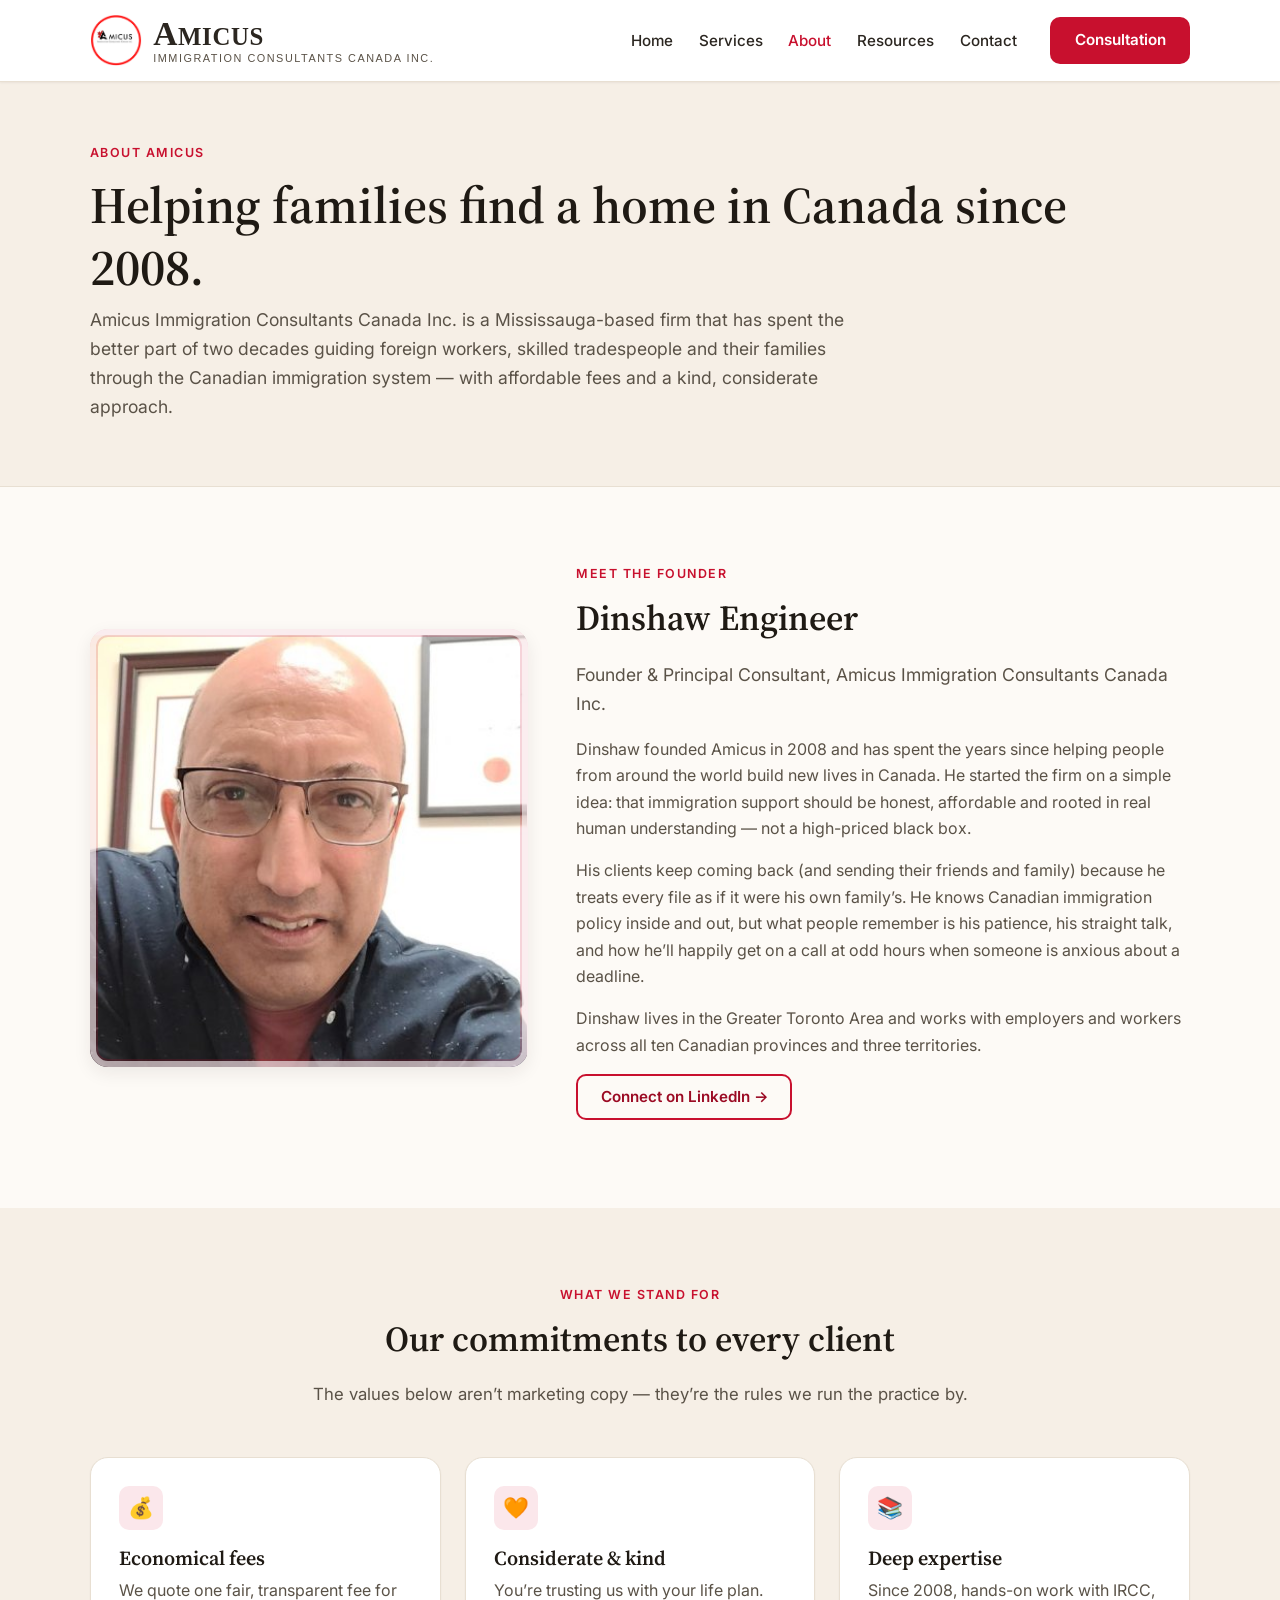
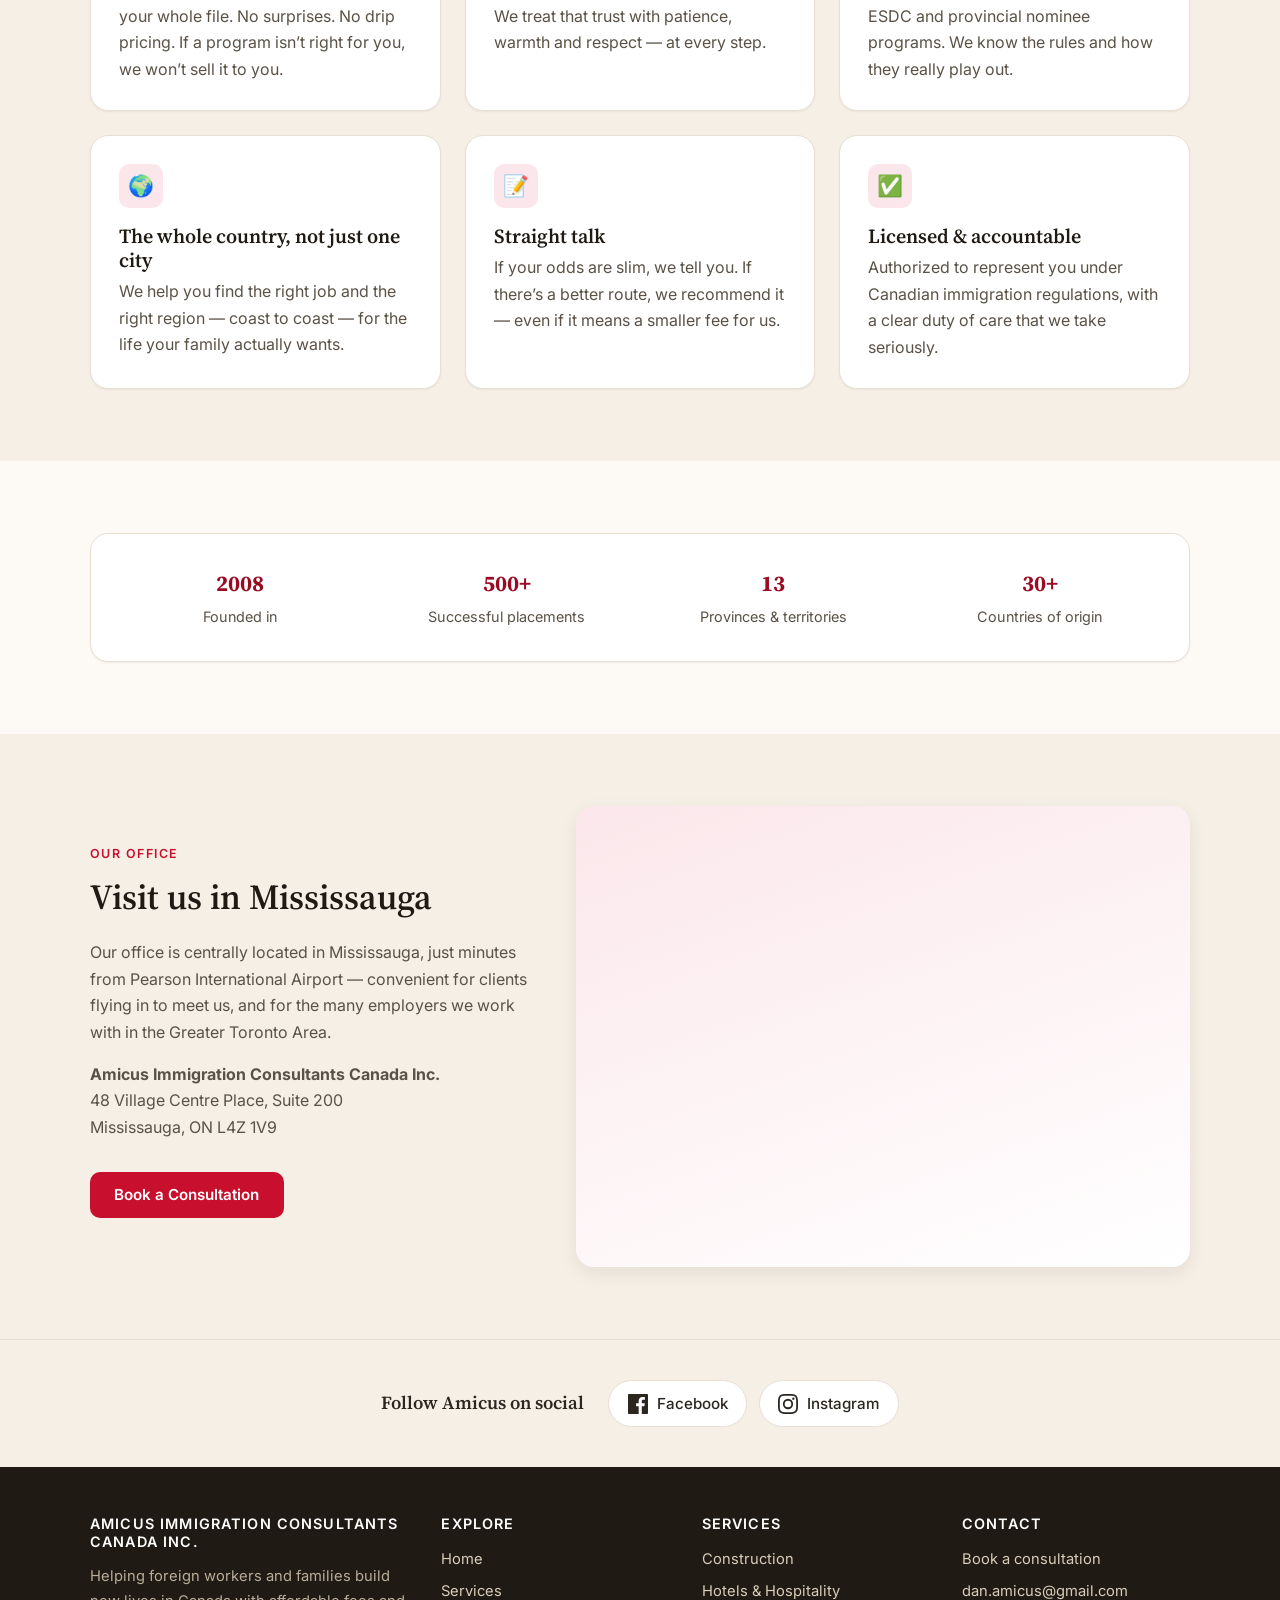
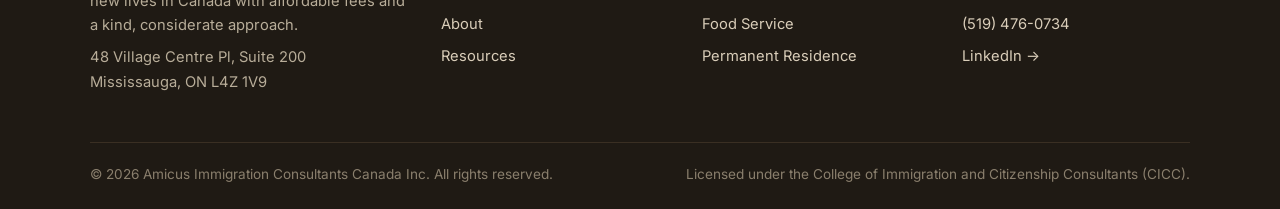
==== commit a82e5ecd: "change fonts and remove "fee_based"" ====
--- a/about.html
+++ b/about.html
@@ -11,7 +11,9 @@
   <meta name="robots" content="index, follow, max-image-preview:large" />
   <meta name="theme-color" content="#c8102e" />
   <link rel="canonical" href="https://amicusimmigration.ca/about.html" />
-  <link rel="icon" type="image/svg+xml" href="favicon.svg" />
+  <link rel="icon" type="image/png" href="favicon.png" />
+  <link rel="alternate icon" type="image/x-icon" href="favicon-32.png" />
+  <link rel="apple-touch-icon" href="favicon.png" />
 
   <!-- Open Graph -->
   <meta property="og:type" content="profile" />
@@ -73,12 +75,12 @@
 <body>
   <header class="site-header">
     <div class="container">
-      <a href="index.html" class="brand">
-        <img class="brand-mark" src="images/amicus-logo.png" alt="Amicus Immigration logo" width="48" height="48" />
-        <div>
-          <span class="brand-name">Amicus Immigration</span>
-          <span class="brand-tag">Consultants Canada Inc.</span>
-        </div>
+      <a href="index.html" class="brand" aria-label="Amicus Immigration Consultants Canada Inc. — Home">
+        <img class="brand-mark" src="images/amicus-logo.png" alt="" width="52" height="52" />
+        <span class="brand-text">
+          <span class="brand-wordmark"><span class="brand-A">A</span><span class="brand-micus">MICUS</span></span>
+          <span class="brand-tag">Immigration Consultants Canada Inc.</span>
+        </span>
       </a>
       <button class="nav-toggle" aria-label="Toggle navigation" aria-expanded="false">&#9776;</button>
       <nav class="nav" aria-label="Primary">
@@ -87,7 +89,7 @@
         <a href="about.html">About</a>
         <a href="resources.html">Resources</a>
         <a href="contact.html">Contact</a>
-        <a href="contact.html" class="btn btn-primary">Fee-Based Consultation</a>
+        <a href="contact.html" class="btn btn-primary">Consultation</a>
       </nav>
     </div>
   </header>
--- a/css/styles.css
+++ b/css/styles.css
@@ -109,40 +109,59 @@
 }
 .brand {
   display: flex;
+  flex-direction: row;
   align-items: center;
   gap: 0.7rem;
   text-decoration: none;
   color: var(--color-text);
+  line-height: 1;
 }
 .brand:hover { text-decoration: none; }
 .brand-mark {
-  width: 48px;
-  height: 48px;
+  width: 52px;
+  height: 52px;
   object-fit: contain;
   flex-shrink: 0;
   display: block;
 }
-.brand-name {
-  font-family: var(--font-heading);
-  font-weight: 600;
-  font-size: 1.15rem;
-  line-height: 1.1;
+.brand-text {
+  display: flex;
+  flex-direction: column;
+  gap: 0.15rem;
+  line-height: 1;
+}
+.brand-wordmark {
+  font-family: "Copperplate Gothic Bold", "Copperplate Bold", "Copperplate", "Trajan Pro", "Cinzel", Georgia, serif;
+  font-weight: 700;
+  letter-spacing: 0.04em;
+  color: var(--color-text);
+  display: inline-flex;
+  align-items: baseline;
+  line-height: 1;
+}
+.brand-A {
+  font-size: 2.1rem;
+}
+.brand-micus {
+  font-size: 1.55rem;
 }
 .brand-tag {
   display: block;
-  font-size: 0.72rem;
-  font-weight: 500;
+  font-family: Impact, "Impact MT", "Franklin Gothic Heavy", "Arial Narrow Bold", "Arial Black", sans-serif;
+  font-size: 0.68rem;
+  letter-spacing: 0.14em;
   color: var(--color-text-muted);
-  letter-spacing: 0.02em;
+  font-weight: normal;
+  text-transform: uppercase;
 }
 
 .nav { display: flex; align-items: center; gap: 1.6rem; }
-.nav a {
+.nav a:not(.btn) {
   color: var(--color-text);
   font-weight: 500;
   font-size: 0.95rem;
 }
-.nav a.active, .nav a:hover { color: var(--color-accent); text-decoration: none; }
+.nav a:not(.btn).active, .nav a:not(.btn):hover { color: var(--color-accent); text-decoration: none; }
 .nav .btn { margin-left: 0.5rem; }
 
 .nav-toggle {
@@ -180,9 +199,10 @@
 .btn-outline:hover { background: var(--color-accent); color: #fff; text-decoration: none; }
 .btn-light {
   background: #fff;
-  color: var(--color-accent-dark);
-}
-.btn-light:hover { background: #fff5f7; text-decoration: none; }
+  color: var(--color-text);
+  border-color: var(--color-accent);
+}
+.btn-light:hover { background: var(--color-accent); color: #fff; text-decoration: none; }
 
 /* Hero */
 .hero {
@@ -234,6 +254,7 @@
   overflow: hidden;
 }
 .hero-visual svg { width: 80%; height: auto; }
+.hero-visual img { width: 100%; height: 100%; object-fit: cover; display: block; }
 
 /* Cards */
 .grid {
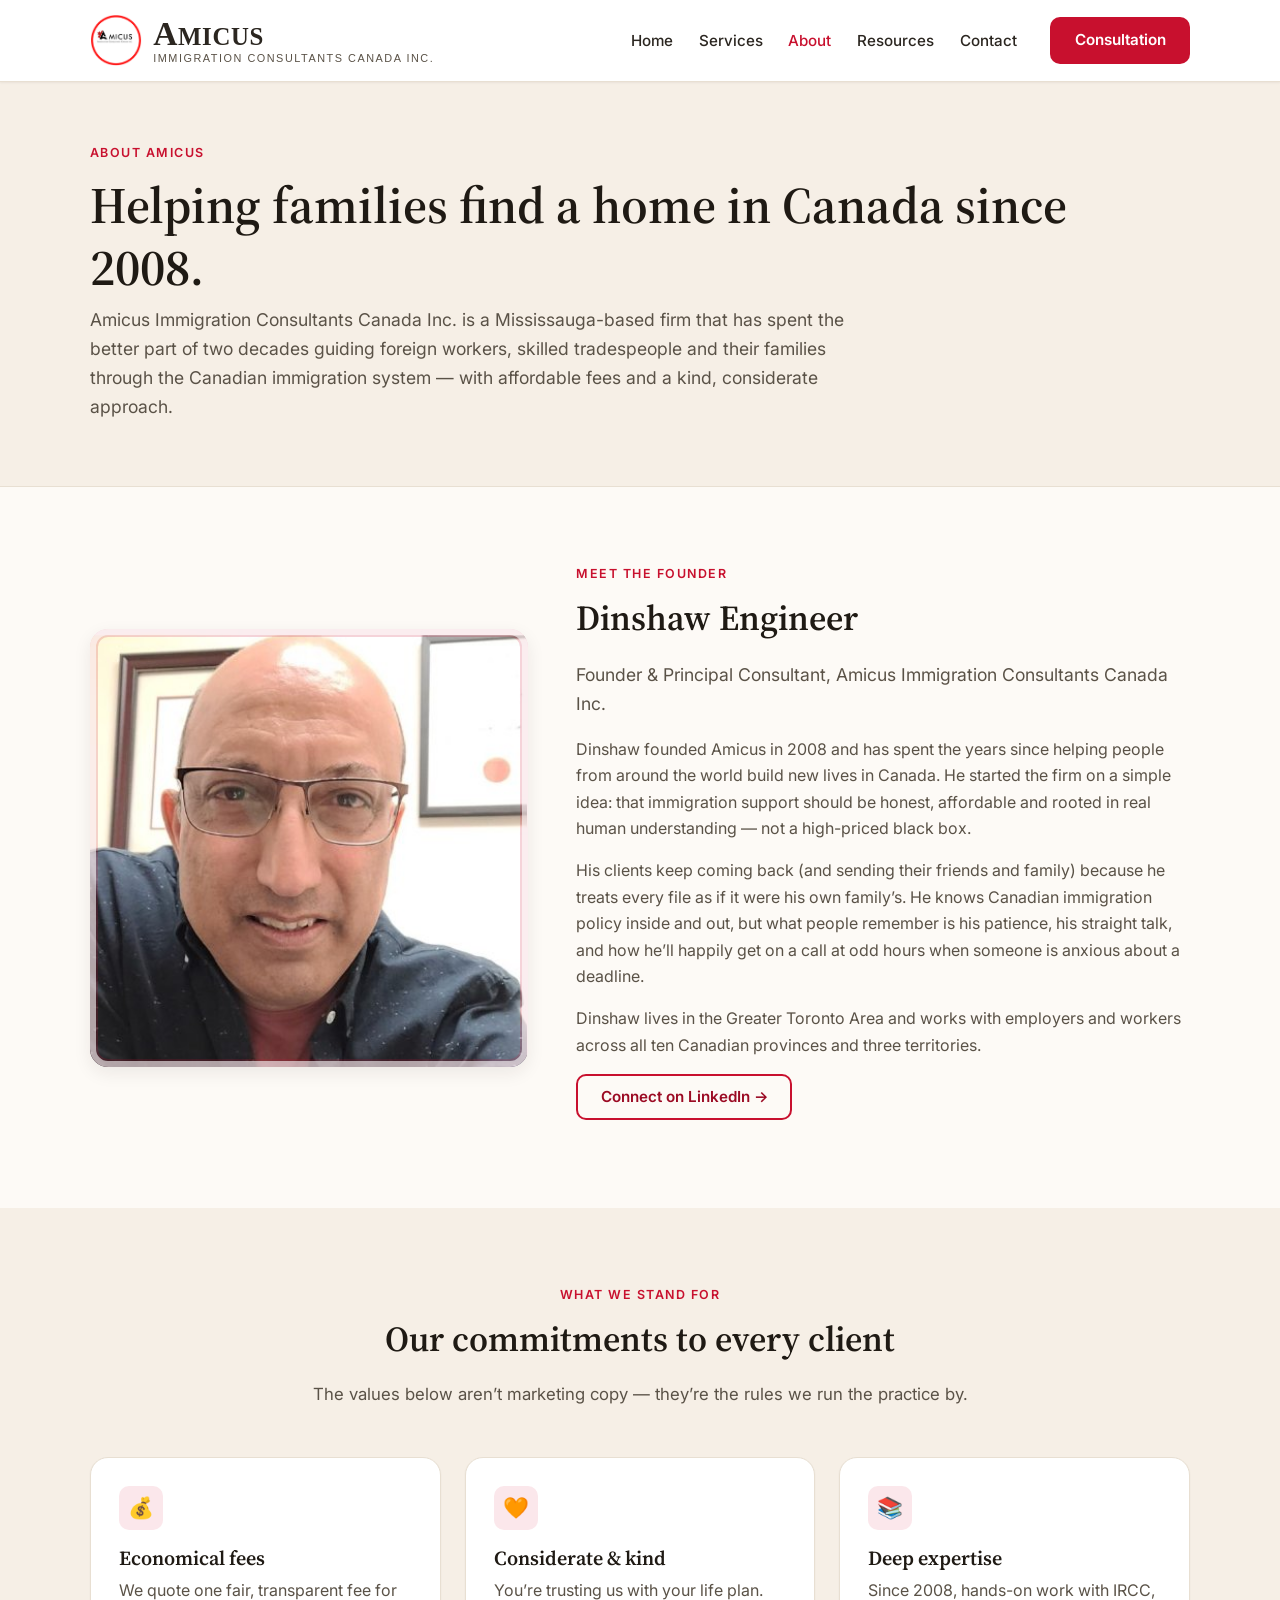
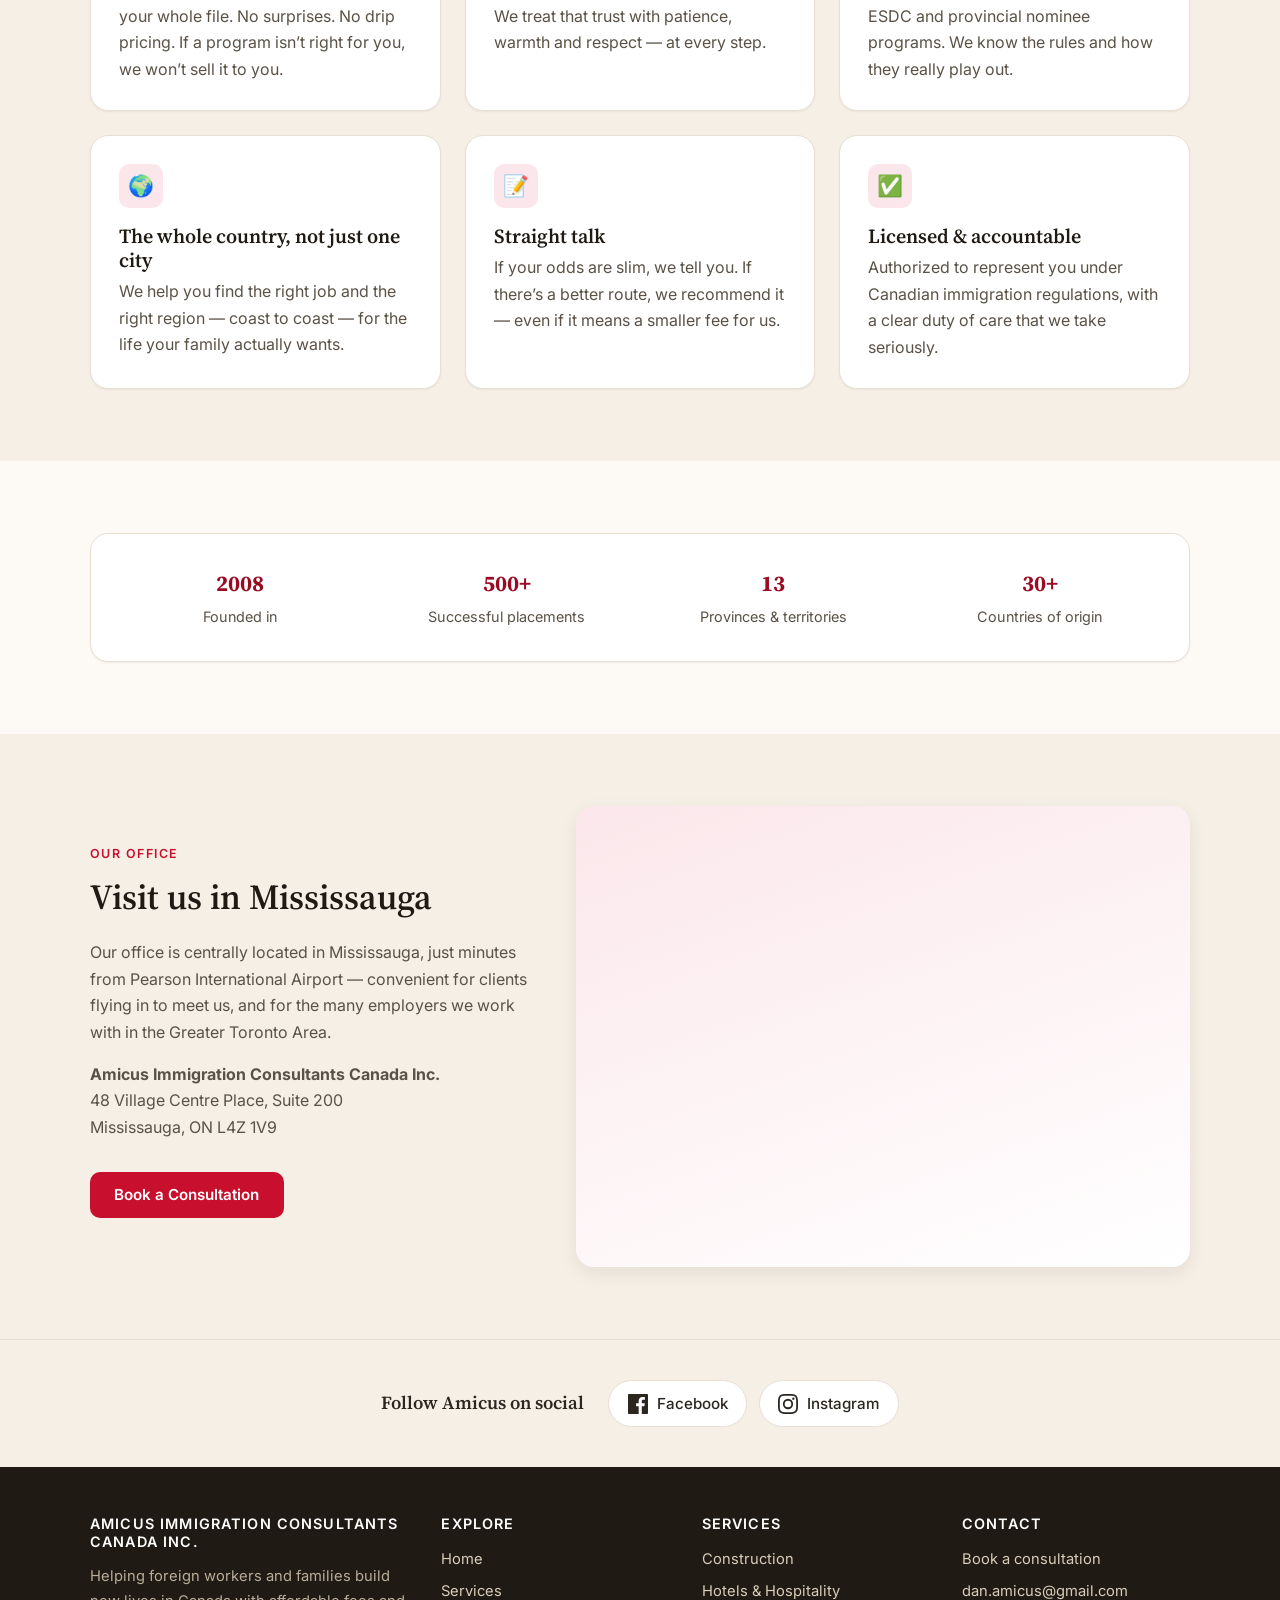
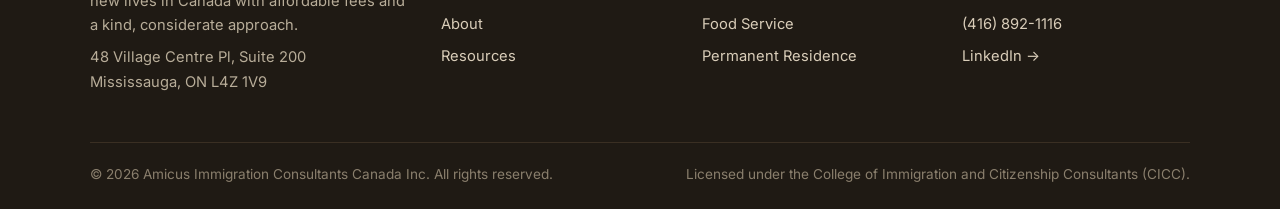
==== commit 5ac39fc5: "updates to focus on employers" ====
--- a/about.html
+++ b/about.html
@@ -6,8 +6,8 @@
 
   <!-- Primary SEO -->
   <title>About Dan Engineer, RCIC | Amicus Immigration Consultants, Mississauga</title>
-  <meta name="description" content="Meet Dinshaw &ldquo;Dan&rdquo; Engineer, Registered Canadian Immigration Consultant (RCIC) and founder of Amicus Immigration Consultants Canada Inc. Helping foreign workers and families move to Canada since 2008. Mississauga, Ontario office." />
-  <meta name="keywords" content="Dan Engineer RCIC, Dinshaw Engineer immigration consultant, Mississauga RCIC, Canadian immigration consultant Mississauga, Amicus Immigration founder" />
+  <meta name="description" content="Meet Dinshaw &ldquo;Dan&rdquo; Engineer, RCIC and founder of Amicus Immigration. Trusted since 2008 by Canadian employers navigating LMIA and by foreign workers." />
+  <meta name="keywords" content="Dan Engineer RCIC, Dinshaw Engineer immigration consultant, LMIA consultant Ontario, Canadian employer immigration consultant, Mississauga RCIC, Canadian immigration consultant Mississauga, Amicus Immigration founder" />
   <meta name="robots" content="index, follow, max-image-preview:large" />
   <meta name="theme-color" content="#c8102e" />
   <link rel="canonical" href="https://amicusimmigration.ca/about.html" />
@@ -107,7 +107,7 @@
     <div class="container">
       <div class="about-grid">
         <div class="about-portrait about-portrait--photo">
-          <img src="images/dinshaw.jpg" alt="Dinshaw Engineer, Founder of Amicus Immigration Consultants Canada Inc." />
+          <img src="images/dinshaw.jpg" alt="Dinshaw Engineer, Founder of Amicus Immigration Consultants Canada Inc." width="424" height="434" loading="lazy" />
         </div>
         <div>
           <span class="eyebrow">Meet the Founder</span>
@@ -245,7 +245,7 @@
           <h4>Contact</h4>
           <p><a href="contact.html">Book a consultation</a></p>
           <p><a href="mailto:dan.amicus@gmail.com">dan.amicus@gmail.com</a></p>
-          <p><a href="tel:+15194760734">(519) 476-0734</a></p>
+          <p><a href="tel:+14168921116">(416) 892-1116</a></p>
           <p><a href="https://www.linkedin.com/in/dan-engineer-rcic-58130929/" target="_blank" rel="noopener">LinkedIn &rarr;</a></p>
         </div>
       </div>
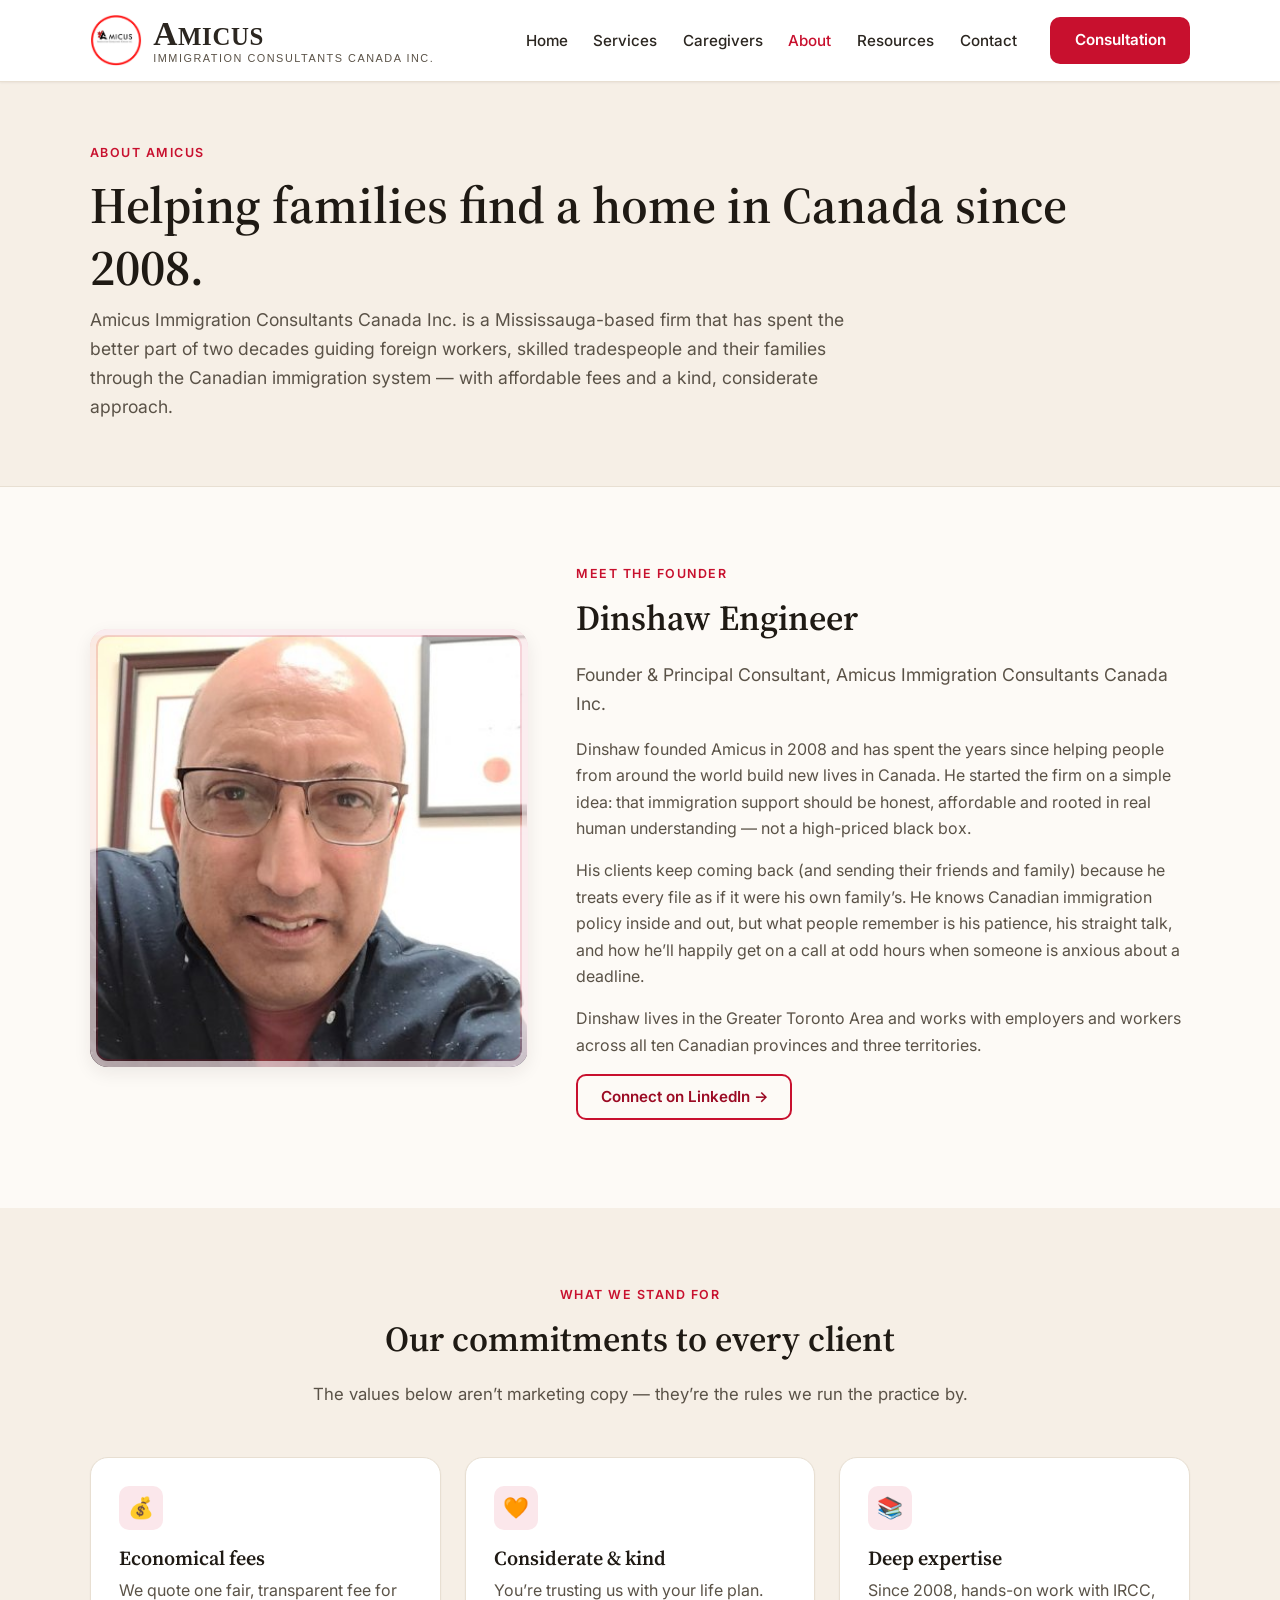
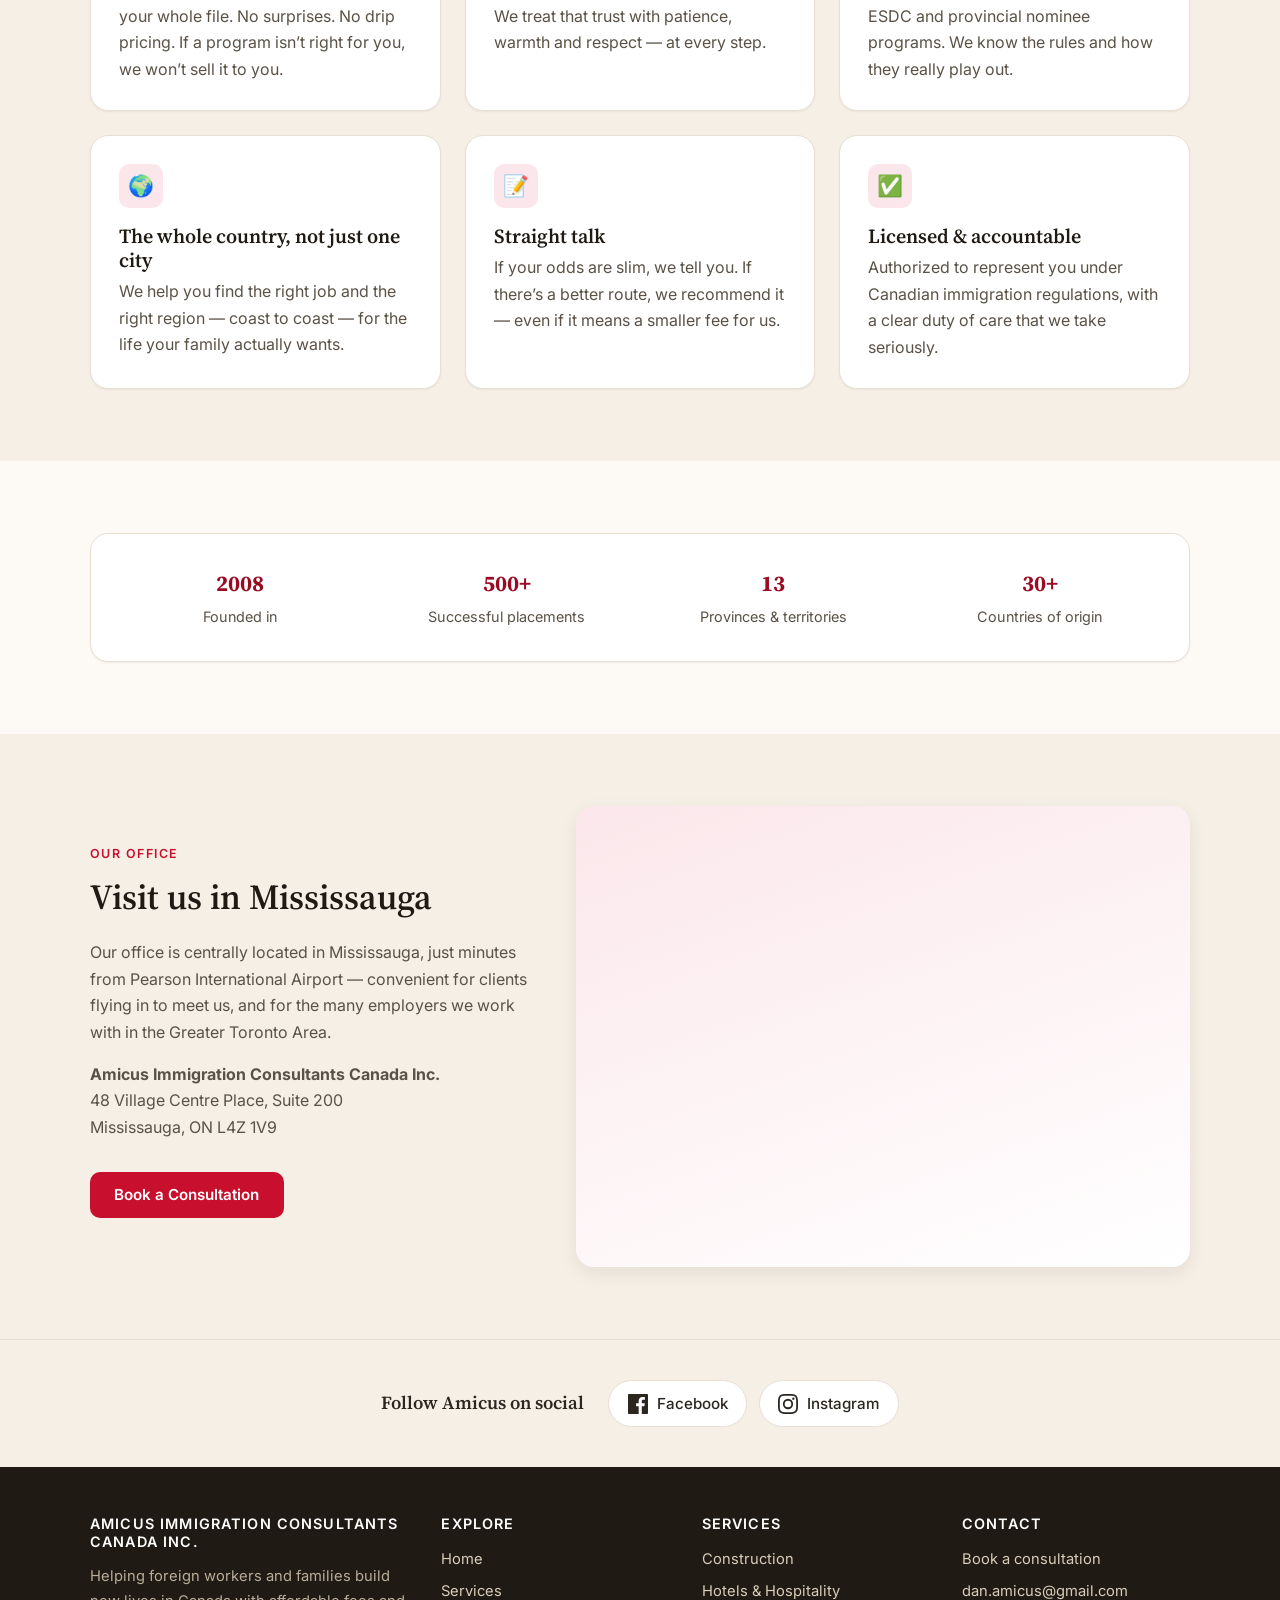
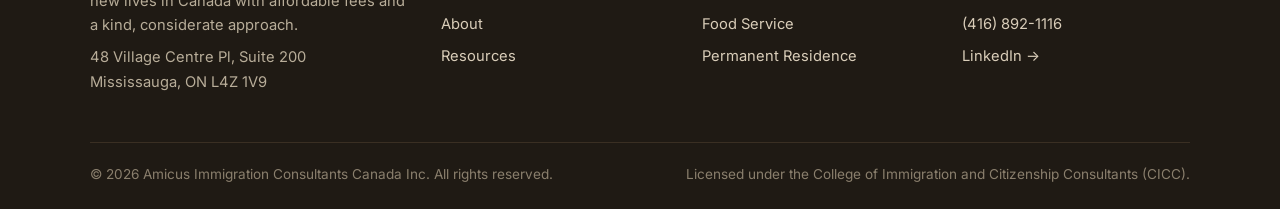
==== commit b60d439c: "Add Caregivers & Nannies page; link from nav, services, sitemap Co-Authored-By: Claude Opus 4.8 <nor" ====
--- a/about.html
+++ b/about.html
@@ -86,6 +86,7 @@
       <nav class="nav" aria-label="Primary">
         <a href="index.html">Home</a>
         <a href="services.html">Services</a>
+        <a href="caregivers.html">Caregivers</a>
         <a href="about.html">About</a>
         <a href="resources.html">Resources</a>
         <a href="contact.html">Contact</a>
